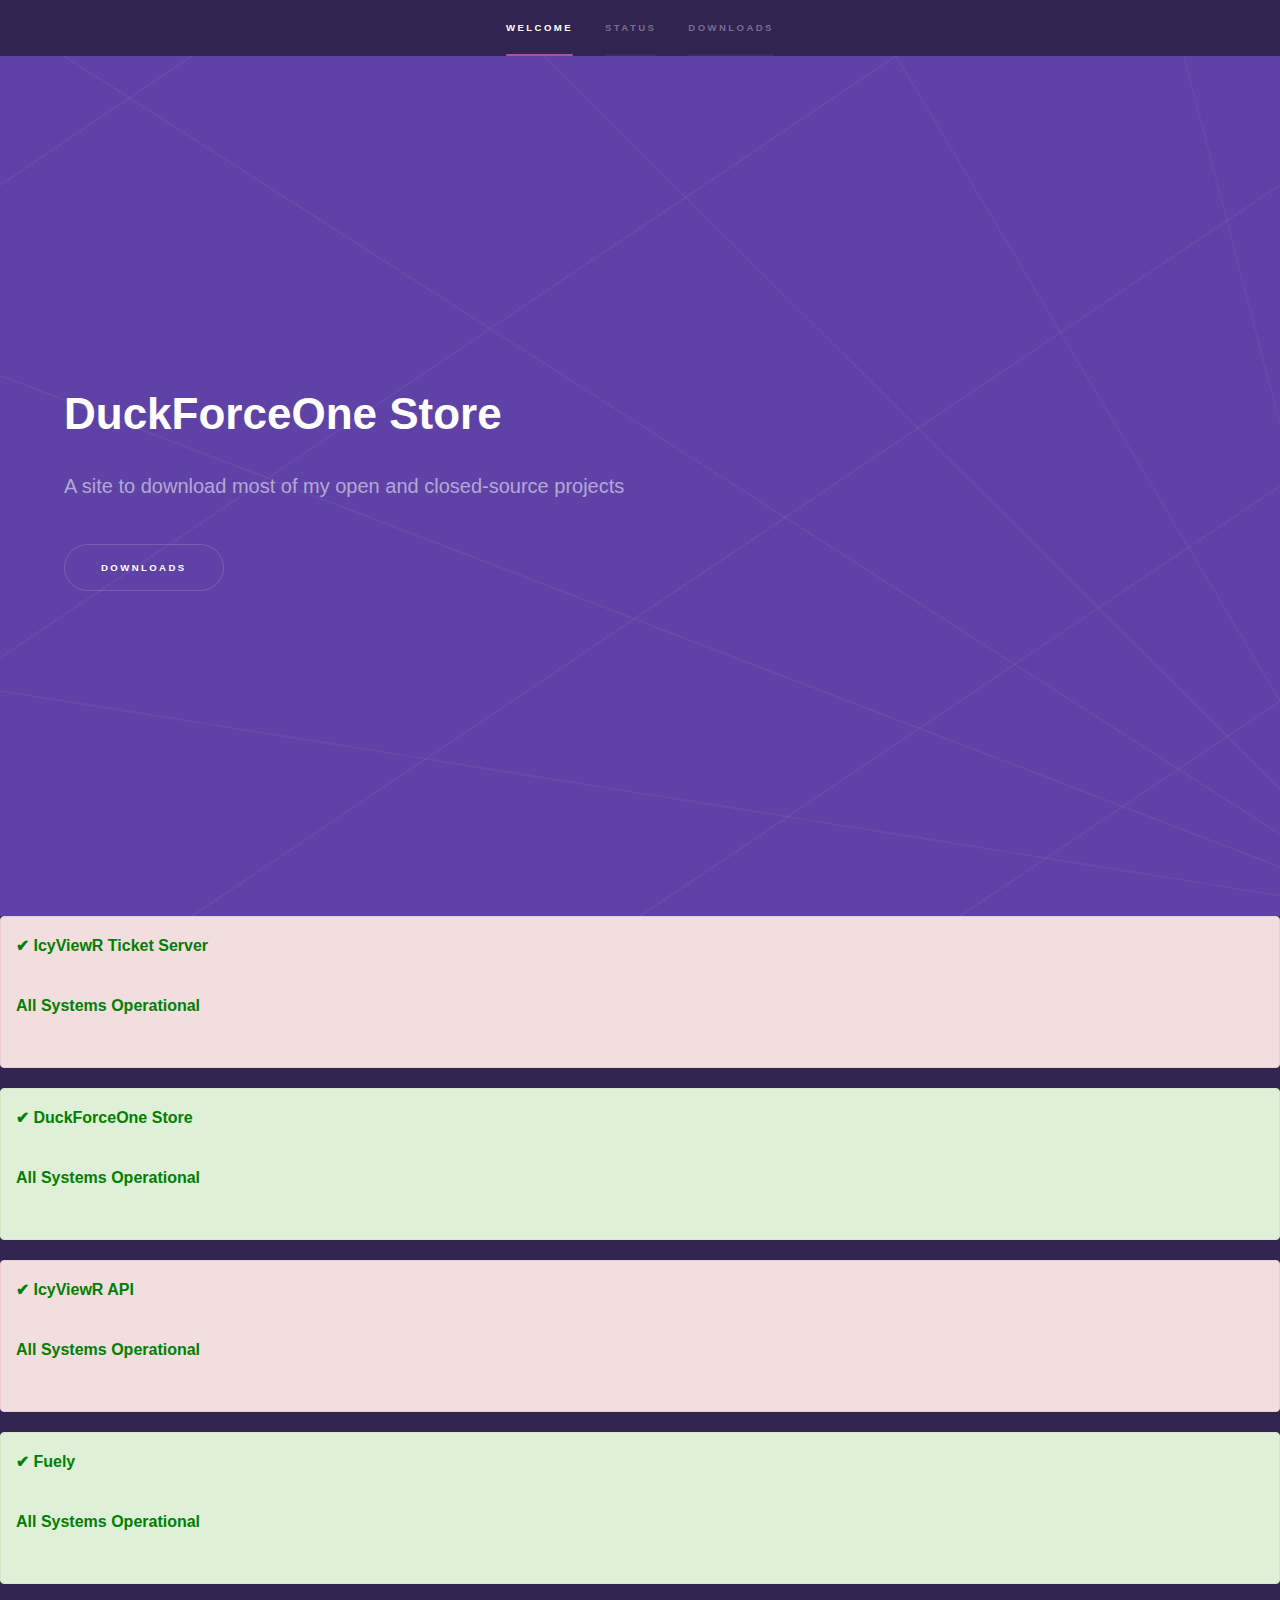
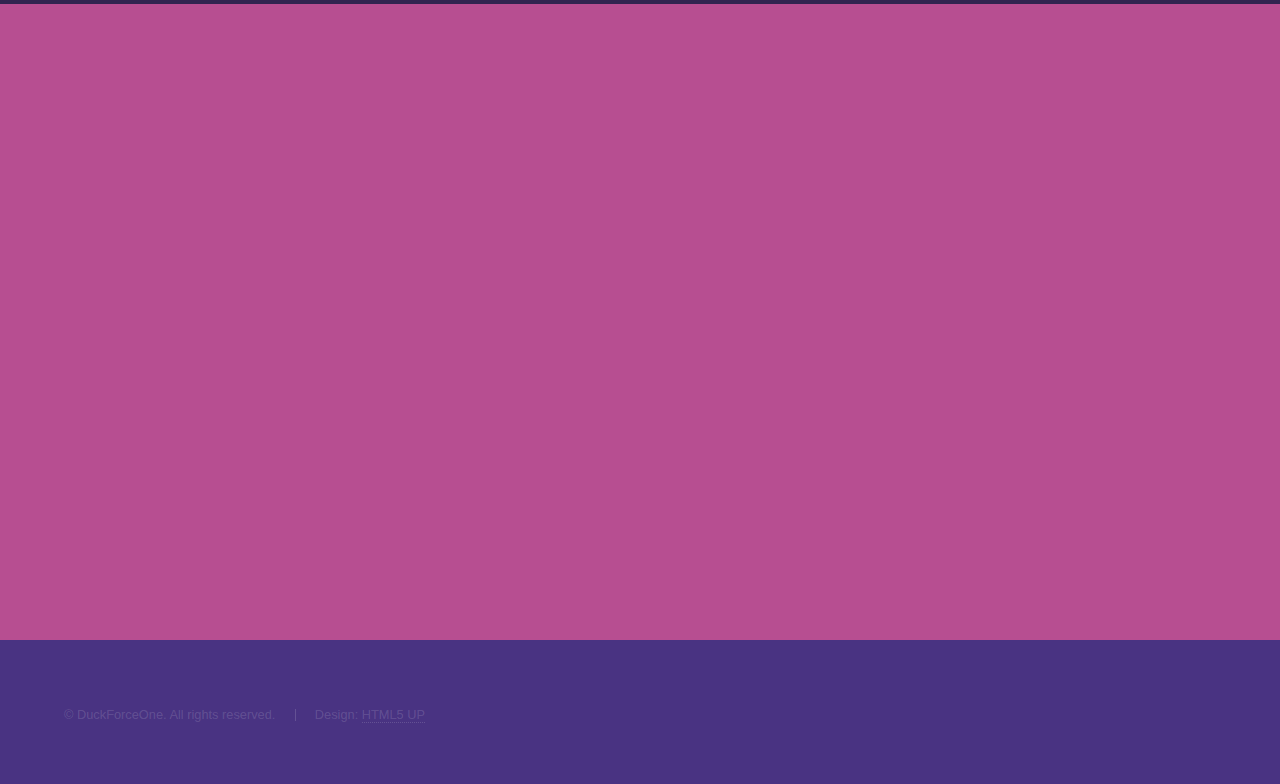
==== index.html @ 5912ceac "Update index.html" ====
<!DOCTYPE HTML>
<!--
	Hyperspace by HTML5 UP
	html5up.net | @ajlkn
	Free for personal and commercial use under the CCA 3.0 license (html5up.net/license)
-->
<html>
	<style>
	.opacityPulse-css {
    animation: opacityPulse 2s ease-out;
    animation-iteration-count: infinite; 
    opacity: 1;
}
	</style>
	<head>
		<title>DuckForceOneStore</title>
		<meta charset="utf-8" />
		<meta name="viewport" content="width=device-width, initial-scale=1, user-scalable=no" />
		<link rel="stylesheet" href="https://maxcdn.bootstrapcdn.com/bootstrap/3.4.0/css/bootstrap.min.css">
			<link rel="stylesheet" href="https://tilomitra.github.io/infinite/infinite.css">
		<link rel="stylesheet" href="assets/css/main.css" />
		<link rel="stylesheet" href="assets/css/oogabooga.css" />
		<noscript><link rel="stylesheet" href="assets/css/noscript.css" /></noscript>

	</head>
	<body class="is-preload">

		<!-- Sidebar -->
			<section id="sidebar">
				<div class="inner">
					<nav>
						<ul>
							<li><a href="#intro">Welcome</a></li>
							<li><a href="#status">Status</a></li>
							<li><a href="#two">Downloads</a></li>
							
						</ul>
					</nav>
				</div>
			</section>

		<!-- Wrapper -->
			<div id="wrapper">

				<!-- Intro -->
					<section id="intro" class="wrapper style1 fullscreen fade-up">
						<div class="inner">
							<h1>DuckForceOne Store</h1>
							<p>A site to download most of my open and closed-source projects </p>
							<ul class="actions">
								<li><a href="#two" class="button scrolly">Downloads</a></li>
							</ul>
						</div>
					</section>
<!-- One -->
					<section id="status" class=" ">
						<section>
<div class=""  style="">
	<div style="" id="infobox" class="alert alert-danger"><b><p style="color: green;" id="first">&#10004; IcyViewR Ticket Server</p></b><b><p id="description" class="opacityPulse-css" style="color: green;">All Systems Operational</p></b><p> </p></div>
	 	<div style="" id="infobox2" class="alert alert-success"><b><p style="color: green;" id="first2">&#10004; DuckForceOne Store</p></b><b><p id="description2" class="opacityPulse-css" style="color: green;">All Systems Operational</p></b></div>
      			<div style="" id="infobox3" class="alert alert-danger"><b><p style="color: green;" id="first3">&#10004; IcyViewR API</p></b><b><p id="description3" class="opacityPulse-css" style="color: green;">All Systems Operational</p></b><p> </p></div>
						<div style="" id="infobox4" class="alert alert-success"><b><p style="color: green;" id="first4">&#10004; Fuely</p></b><b><p id="description4" class="opacityPulse-css" style="color: green;">All Systems Operational</p></b></div>
						</div>								
							
						</section>
					</section>
				
				<!-- Two -->
					<section id="two" class="wrapper style3 fade-up">
						<div class="inner">
							<h2>Downloads</h2>
							<p>Download everything here :)</p>
							<div class="features">
								<section>
									<span class="icon major fa-download"></span>
									<h3>Fuely</h3>
									<p>Fuely is an app to check current Fuel prices in Real-Time</p>
									<a href="https://github.com/Patricks-Corner/ideal-meme/blob/master/files/Fuely.apk?raw=true" class="button scrolly">Download Fuely</a>
									<br>
									<a href="https://downloads.horizon.projects.duckforceone.gq/fly20" target="_blank" class="button scrolly">Fuely Online</a>
									<br>
									<a href="#" class="button scrolly">License: Proprietary</a>
								</section>
								<section>
									<span class="icon major fa-download"></span>
									<h3>IcyViewR</h3>
									<p>IcyViewR is a fully configured Electron media center</p>
									<a href="https://github.com/floprock/IcyViewR/releases/latest" class="button scrolly">Download IcyViewR</a>
									<br>
									<a href="#" class="button scrolly">License: Open-Source</a>
								</section>
							</div>
							<ul class="actions">
								<li><a href="generic.html" class="button">Learn more</a></li>
							</ul>
						</div>
					</section>

		<!-- Footer -->
			<footer id="footer" class="wrapper style1-alt">
				<div class="inner">
					<ul class="menu">
						<li>&copy; DuckForceOne. All rights reserved.</li><li>Design: <a href="http://html5up.net">HTML5 UP</a></li>
					</ul>
				</div>
			</footer>

		<!-- Scripts -->
			<script src="assets/js/jquery.min.js"></script>
			<script src="assets/js/jquery.scrollex.min.js"></script>
			<script src="assets/js/jquery.scrolly.min.js"></script>
			<script src="assets/js/browser.min.js"></script>
			<script src="assets/js/breakpoints.min.js"></script>
			<script src="assets/js/util.js"></script>
			<script src="assets/js/main.js"></script>
			<script src="https://code.jquery.com/jquery-3.4.1.min.js" integrity="sha256-CSXorXvZcTkaix6Yvo6HppcZGetbYMGWSFlBw8HfCJo=" crossorigin="anonymous"></script>
			
			<script src="https://maxcdn.bootstrapcdn.com/bootstrap/3.4.0/js/bootstrap.min.js"></script>
<script type="text/javascript">
	/*
	var alert = "https://status.squidly.gq/api/status.php";
		$.getJSON(alert, function(data) {
			var desc;
			var servercall;
			var title;

        if ( data[0].status == 0 ) {
            $('#description').html("Major Outage");
          
            $('#first').html("&#9888; "+data[0].name);
        } 
        else if (data[0].status == 1) {
            $('#description').html("Minor Outage");
           
            $('#first').html("&#9888; "+data[0].name);
        }
        else if ( data[0].status == 2 ) {
            $('#description').html("Planned Maintenance");
            
            $('#first').html("&#9888; "+data[0].name);
        }
        else {
            $('#description').html("All Services Operational");
            $('#first').html("&#10004; "+data[0].name);
        }


                  if ( data[1].status == 0 ) {
            $('#descriptio2').html("Major Outage");

            $('#firs2').html("&#9888; "+data[1].name);
        } 
        else if (data[1].status == 1) {
            $('#description2').html("Minor Outage");

            $('#first2').html("&#9888; "+data[1].name);
        }
        else if ( data[1].status == 2 ) {
            $('#description2').html("Planned Maintenance");

            $('#first2').html("&#9888; "+data[1].name);
        }
        else {
            $('#description2').html("All Services Operational");

            $('#first2').html("&#10004; "+data[1].name);
        }


        if ( data[2].status == 0 ) {
            $('#description3').html("Major Outage");

            $('#first3').html("&#9888; "+data[2].name);
        } 
        else if (data[2].status == 1) {
            $('#description3').html("Minor Outage");

            $('#first3').html("&#9888; "+data[2].name);
        }
        else if ( data[2].status == 2 ) {
            $('#description3').html("Planned Maintenance");

            $('#first3').html("&#9888; "+data[2].name);
        }
        else {
            $('#description3').html("All Services Operational");

            $('#first3').html("&#10004; "+data[2].name);
        }
        		

        if ( data[3].status == 0 ) {
            $('#description4').html("Major Outage");

            $('#first4').html("&#9888; "+data[3].name);
        } 
        else if (data[3].status == 1) {
            $('#description4').html("Minor Outage");

            $('#first4').html("&#9888; "+data[3].name);
        }
        else if ( data[3].status == 2 ) {
            $('#description4').html("Planned Maintenance");

            $('#first4').html("&#9888; "+data[3].name);
        }
        else {
            $('#description4').html("All Services Operational");
           // $('#infobox4').attr('class','alert alert-success pulse');
            $('#first4').html("&#10004; "+data[3].name);
        }

		});
	
	*/
</script>
	</body>
</html>
---- assets/css/main.css ----
@import url(font-awesome.min.css);

/*
	Hyperspace by HTML5 UP
	html5up.net | @ajlkn
	Free for personal and commercial use under the CCA 3.0 license (html5up.net/license)
*/

html, body, div, span, applet, object,
iframe, h1, h2, h3, h4, h5, h6, p, blockquote,
pre, a, abbr, acronym, address, big, cite,
code, del, dfn, em, img, ins, kbd, q, s, samp,
small, strike, strong, sub, sup, tt, var, b,
u, i, center, dl, dt, dd, ol, ul, li, fieldset,
form, label, legend, table, caption, tbody,
tfoot, thead, tr, th, td, article, aside,
canvas, details, embed, figure, figcaption,
footer, header, hgroup, menu, nav, output, ruby,
section, summary, time, mark, audio, video {
	margin: 0;
	padding: 0;
	border: 0;
	font-size: 100%;
	font: inherit;
	vertical-align: baseline;}

article, aside, details, figcaption, figure,
footer, header, hgroup, menu, nav, section {
	display: block;}

body {
	line-height: 1;
}

ol, ul {
	list-style: none;
}

blockquote, q {
	quotes: none;
}

	blockquote:before, blockquote:after, q:before, q:after {
		content: '';
		content: none;
	}

table {
	border-collapse: collapse;
	border-spacing: 0;
}

body {
	-webkit-text-size-adjust: none;
}

mark {
	background-color: transparent;
	color: inherit;
}

input::-moz-focus-inner {
	border: 0;
	padding: 0;
}

input, select, textarea {
	-moz-appearance: none;
	-webkit-appearance: none;
	-ms-appearance: none;
	appearance: none;
}

/* Basic */

	@-ms-viewport {
		width: device-width;
	}

	body {
		-ms-overflow-style: scrollbar;
	}

	@media screen and (max-width: 480px) {

		html, body {
			min-width: 320px;
		}

	}

	html {
		box-sizing: border-box;
	}

	*, *:before, *:after {
		box-sizing: inherit;
	}

	body {
		background: #312450;
	}

		body.is-preload *, body.is-preload *:before, body.is-preload *:after {
			-moz-animation: none !important;
			-webkit-animation: none !important;
			-ms-animation: none !important;
			animation: none !important;
			-moz-transition: none !important;
			-webkit-transition: none !important;
			-ms-transition: none !important;
			transition: none !important;
		}

/* Type */

	body, input, select, textarea {
		color: rgba(255, 255, 255, 0.55);
		font-family: Arial, Helvetica, sans-serif;
		font-size: 16.5pt;
		font-weight: normal;
		line-height: 1.75;
	}

		@media screen and (max-width: 1680px) {

			body, input, select, textarea {
				font-size: 13pt;
			}

		}

		@media screen and (max-width: 1280px) {

			body, input, select, textarea {
				font-size: 12pt;
			}

		}

		@media screen and (max-width: 360px) {

			body, input, select, textarea {
				font-size: 11pt;
			}

		}

	a {
		-moz-transition: color 0.2s ease, border-bottom-color 0.2s ease;
		-webkit-transition: color 0.2s ease, border-bottom-color 0.2s ease;
		-ms-transition: color 0.2s ease, border-bottom-color 0.2s ease;
		transition: color 0.2s ease, border-bottom-color 0.2s ease;
		border-bottom: dotted 1px rgba(255, 255, 255, 0.35);
		color: inherit;
		text-decoration: none;
	}

		a:hover {
			border-bottom-color: transparent;
			color: #ffffff;
		}

	strong, b {
		color: #ffffff;
		font-weight: bold;
	}

	em, i {
		font-style: italic;
	}

	p {
		margin: 0 0 2em 0;
	}

	h1, h2, h3, h4, h5, h6 {
		color: #ffffff;
		font-weight: bold;
		line-height: 1.5;
		margin: 0 0 0.5em 0;
	}

		h1 a, h2 a, h3 a, h4 a, h5 a, h6 a {
			color: inherit;
			text-decoration: none;
		}

	h1 {
		font-size: 2.75em;
	}

		h1.major {
			margin: 0 0 1.3em 0;
			position: relative;
			padding-bottom: 0.35em;
		}

			h1.major:after {
				background-image: -moz-linear-gradient(to right, #5e42a6, #b74e91);
				background-image: -webkit-linear-gradient(to right, #5e42a6, #b74e91);
				background-image: -ms-linear-gradient(to right, #5e42a6, #b74e91);
				background-image: linear-gradient(to right, #5e42a6, #b74e91);
				-moz-transition: max-width 0.2s ease;
				-webkit-transition: max-width 0.2s ease;
				-ms-transition: max-width 0.2s ease;
				transition: max-width 0.2s ease;
				border-radius: 0.2em;
				bottom: 0;
				content: '';
				height: 0.05em;
				position: absolute;
				right: 0;
				width: 100%;
			}

	h2 {
		font-size: 1.75em;
	}

	h3 {
		font-size: 1.1em;
	}

	h4 {
		font-size: 1em;
	}

	h5 {
		font-size: 0.8em;
	}

	h6 {
		font-size: 0.6em;
	}

	@media screen and (max-width: 736px) {

		h1 {
			font-size: 2em;
		}

		h2 {
			font-size: 1.25em;
		}

		h3 {
			font-size: 1em;
		}

		h4 {
			font-size: 0.8em;
		}

		h5 {
			font-size: 0.6em;
		}

		h6 {
			font-size: 0.6em;
		}

	}

	sub {
		font-size: 0.8em;
		position: relative;
		top: 0.5em;
	}

	sup {
		font-size: 0.8em;
		position: relative;
		top: -0.5em;
	}

	blockquote {
		border-left: solid 4px rgba(255, 255, 255, 0.15);
		font-style: italic;
		margin: 0 0 2em 0;
		padding: 0.5em 0 0.5em 2em;
	}

	code {
		background: rgba(255, 255, 255, 0.05);
		border-radius: 0.25em;
		border: solid 1px rgba(255, 255, 255, 0.15);
		font-family: "Courier New", monospace;
		font-size: 0.9em;
		margin: 0 0.25em;
		padding: 0.25em 0.65em;
	}

	pre {
		-webkit-overflow-scrolling: touch;
		font-family: "Courier New", monospace;
		font-size: 0.9em;
		margin: 0 0 2em 0;
	}

		pre code {
			display: block;
			line-height: 1.75em;
			padding: 1em 1.5em;
			overflow-x: auto;
		}

	hr {
		border: 0;
		border-bottom: solid 1px rgba(255, 255, 255, 0.15);
		margin: 2em 0;
	}

		hr.major {
			margin: 3em 0;
		}

	.align-left {
		text-align: left;
	}

	.align-center {
		text-align: center;
	}

	.align-right {
		text-align: right;
	}

/* Row */

	.row {
		display: flex;
		flex-wrap: wrap;
		box-sizing: border-box;
		align-items: stretch;
	}

		.row > * {
			box-sizing: border-box;
		}

		.row.gtr-uniform > * > :last-child {
			margin-bottom: 0;
		}

		.row.aln-left {
			justify-content: flex-start;
		}

		.row.aln-center {
			justify-content: center;
		}

		.row.aln-right {
			justify-content: flex-end;
		}

		.row.aln-top {
			align-items: flex-start;
		}

		.row.aln-middle {
			align-items: center;
		}

		.row.aln-bottom {
			align-items: flex-end;
		}

		.row > .imp {
			order: -1;
		}

		.row > .col-1 {
			width: 8.3333333333%;
		}

		.row > .off-1 {
			margin-left: 8.3333333333%;
		}

		.row > .col-2 {
			width: 16.6666666667%;
		}

		.row > .off-2 {
			margin-left: 16.6666666667%;
		}

		.row > .col-3 {
			width: 25%;
		}

		.row > .off-3 {
			margin-left: 25%;
		}

		.row > .col-4 {
			width: 33.3333333333%;
		}

		.row > .off-4 {
			margin-left: 33.3333333333%;
		}

		.row > .col-5 {
			width: 41.6666666667%;
		}

		.row > .off-5 {
			margin-left: 41.6666666667%;
		}

		.row > .col-6 {
			width: 50%;
		}

		.row > .off-6 {
			margin-left: 50%;
		}

		.row > .col-7 {
			width: 58.3333333333%;
		}

		.row > .off-7 {
			margin-left: 58.3333333333%;
		}

		.row > .col-8 {
			width: 66.6666666667%;
		}

		.row > .off-8 {
			margin-left: 66.6666666667%;
		}

		.row > .col-9 {
			width: 75%;
		}

		.row > .off-9 {
			margin-left: 75%;
		}

		.row > .col-10 {
			width: 83.3333333333%;
		}

		.row > .off-10 {
			margin-left: 83.3333333333%;
		}

		.row > .col-11 {
			width: 91.6666666667%;
		}

		.row > .off-11 {
			margin-left: 91.6666666667%;
		}

		.row > .col-12 {
			width: 100%;
		}

		.row > .off-12 {
			margin-left: 100%;
		}

		.row.gtr-0 {
			margin-top: 0;
			margin-left: 0em;
		}

			.row.gtr-0 > * {
				padding: 0 0 0 0em;
			}

			.row.gtr-0.gtr-uniform {
				margin-top: 0em;
			}

				.row.gtr-0.gtr-uniform > * {
					padding-top: 0em;
				}

		.row.gtr-25 {
			margin-top: 0;
			margin-left: -0.375em;
		}

			.row.gtr-25 > * {
				padding: 0 0 0 0.375em;
			}

			.row.gtr-25.gtr-uniform {
				margin-top: -0.375em;
			}

				.row.gtr-25.gtr-uniform > * {
					padding-top: 0.375em;
				}

		.row.gtr-50 {
			margin-top: 0;
			margin-left: -0.75em;
		}

			.row.gtr-50 > * {
				padding: 0 0 0 0.75em;
			}

			.row.gtr-50.gtr-uniform {
				margin-top: -0.75em;
			}

				.row.gtr-50.gtr-uniform > * {
					padding-top: 0.75em;
				}

		.row {
			margin-top: 0;
			margin-left: -1.5em;
		}

			.row > * {
				padding: 0 0 0 1.5em;
			}

			.row.gtr-uniform {
				margin-top: -1.5em;
			}

				.row.gtr-uniform > * {
					padding-top: 1.5em;
				}

		.row.gtr-150 {
			margin-top: 0;
			margin-left: -2.25em;
		}

			.row.gtr-150 > * {
				padding: 0 0 0 2.25em;
			}

			.row.gtr-150.gtr-uniform {
				margin-top: -2.25em;
			}

				.row.gtr-150.gtr-uniform > * {
					padding-top: 2.25em;
				}

		.row.gtr-200 {
			margin-top: 0;
			margin-left: -3em;
		}

			.row.gtr-200 > * {
				padding: 0 0 0 3em;
			}

			.row.gtr-200.gtr-uniform {
				margin-top: -3em;
			}

				.row.gtr-200.gtr-uniform > * {
					padding-top: 3em;
				}

		@media screen and (max-width: 1680px) {

			.row {
				display: flex;
				flex-wrap: wrap;
				box-sizing: border-box;
				align-items: stretch;
			}

				.row > * {
					box-sizing: border-box;
				}

				.row.gtr-uniform > * > :last-child {
					margin-bottom: 0;
				}

				.row.aln-left {
					justify-content: flex-start;
				}

				.row.aln-center {
					justify-content: center;
				}

				.row.aln-right {
					justify-content: flex-end;
				}

				.row.aln-top {
					align-items: flex-start;
				}

				.row.aln-middle {
					align-items: center;
				}

				.row.aln-bottom {
					align-items: flex-end;
				}

				.row > .imp-xlarge {
					order: -1;
				}

				.row > .col-1-xlarge {
					width: 8.3333333333%;
				}

				.row > .off-1-xlarge {
					margin-left: 8.3333333333%;
				}

				.row > .col-2-xlarge {
					width: 16.6666666667%;
				}

				.row > .off-2-xlarge {
					margin-left: 16.6666666667%;
				}

				.row > .col-3-xlarge {
					width: 25%;
				}

				.row > .off-3-xlarge {
					margin-left: 25%;
				}

				.row > .col-4-xlarge {
					width: 33.3333333333%;
				}

				.row > .off-4-xlarge {
					margin-left: 33.3333333333%;
				}

				.row > .col-5-xlarge {
					width: 41.6666666667%;
				}

				.row > .off-5-xlarge {
					margin-left: 41.6666666667%;
				}

				.row > .col-6-xlarge {
					width: 50%;
				}

				.row > .off-6-xlarge {
					margin-left: 50%;
				}

				.row > .col-7-xlarge {
					width: 58.3333333333%;
				}

				.row > .off-7-xlarge {
					margin-left: 58.3333333333%;
				}

				.row > .col-8-xlarge {
					width: 66.6666666667%;
				}

				.row > .off-8-xlarge {
					margin-left: 66.6666666667%;
				}

				.row > .col-9-xlarge {
					width: 75%;
				}

				.row > .off-9-xlarge {
					margin-left: 75%;
				}

				.row > .col-10-xlarge {
					width: 83.3333333333%;
				}

				.row > .off-10-xlarge {
					margin-left: 83.3333333333%;
				}

				.row > .col-11-xlarge {
					width: 91.6666666667%;
				}

				.row > .off-11-xlarge {
					margin-left: 91.6666666667%;
				}

				.row > .col-12-xlarge {
					width: 100%;
				}

				.row > .off-12-xlarge {
					margin-left: 100%;
				}

				.row.gtr-0 {
					margin-top: 0;
					margin-left: 0em;
				}

					.row.gtr-0 > * {
						padding: 0 0 0 0em;
					}

					.row.gtr-0.gtr-uniform {
						margin-top: 0em;
					}

						.row.gtr-0.gtr-uniform > * {
							padding-top: 0em;
						}

				.row.gtr-25 {
					margin-top: 0;
					margin-left: -0.375em;
				}

					.row.gtr-25 > * {
						padding: 0 0 0 0.375em;
					}

					.row.gtr-25.gtr-uniform {
						margin-top: -0.375em;
					}

						.row.gtr-25.gtr-uniform > * {
							padding-top: 0.375em;
						}

				.row.gtr-50 {
					margin-top: 0;
					margin-left: -0.75em;
				}

					.row.gtr-50 > * {
						padding: 0 0 0 0.75em;
					}

					.row.gtr-50.gtr-uniform {
						margin-top: -0.75em;
					}

						.row.gtr-50.gtr-uniform > * {
							padding-top: 0.75em;
						}

				.row {
					margin-top: 0;
					margin-left: -1.5em;
				}

					.row > * {
						padding: 0 0 0 1.5em;
					}

					.row.gtr-uniform {
						margin-top: -1.5em;
					}

						.row.gtr-uniform > * {
							padding-top: 1.5em;
						}

				.row.gtr-150 {
					margin-top: 0;
					margin-left: -2.25em;
				}

					.row.gtr-150 > * {
						padding: 0 0 0 2.25em;
					}

					.row.gtr-150.gtr-uniform {
						margin-top: -2.25em;
					}

						.row.gtr-150.gtr-uniform > * {
							padding-top: 2.25em;
						}

				.row.gtr-200 {
					margin-top: 0;
					margin-left: -3em;
				}

					.row.gtr-200 > * {
						padding: 0 0 0 3em;
					}

					.row.gtr-200.gtr-uniform {
						margin-top: -3em;
					}

						.row.gtr-200.gtr-uniform > * {
							padding-top: 3em;
						}

		}

		@media screen and (max-width: 1280px) {

			.row {
				display: flex;
				flex-wrap: wrap;
				box-sizing: border-box;
				align-items: stretch;
			}

				.row > * {
					box-sizing: border-box;
				}

				.row.gtr-uniform > * > :last-child {
					margin-bottom: 0;
				}

				.row.aln-left {
					justify-content: flex-start;
				}

				.row.aln-center {
					justify-content: center;
				}

				.row.aln-right {
					justify-content: flex-end;
				}

				.row.aln-top {
					align-items: flex-start;
				}

				.row.aln-middle {
					align-items: center;
				}

				.row.aln-bottom {
					align-items: flex-end;
				}

				.row > .imp-large {
					order: -1;
				}

				.row > .col-1-large {
					width: 8.3333333333%;
				}

				.row > .off-1-large {
					margin-left: 8.3333333333%;
				}

				.row > .col-2-large {
					width: 16.6666666667%;
				}

				.row > .off-2-large {
					margin-left: 16.6666666667%;
				}

				.row > .col-3-large {
					width: 25%;
				}

				.row > .off-3-large {
					margin-left: 25%;
				}

				.row > .col-4-large {
					width: 33.3333333333%;
				}

				.row > .off-4-large {
					margin-left: 33.3333333333%;
				}

				.row > .col-5-large {
					width: 41.6666666667%;
				}

				.row > .off-5-large {
					margin-left: 41.6666666667%;
				}

				.row > .col-6-large {
					width: 50%;
				}

				.row > .off-6-large {
					margin-left: 50%;
				}

				.row > .col-7-large {
					width: 58.3333333333%;
				}

				.row > .off-7-large {
					margin-left: 58.3333333333%;
				}

				.row > .col-8-large {
					width: 66.6666666667%;
				}

				.row > .off-8-large {
					margin-left: 66.6666666667%;
				}

				.row > .col-9-large {
					width: 75%;
				}

				.row > .off-9-large {
					margin-left: 75%;
				}

				.row > .col-10-large {
					width: 83.3333333333%;
				}

				.row > .off-10-large {
					margin-left: 83.3333333333%;
				}

				.row > .col-11-large {
					width: 91.6666666667%;
				}

				.row > .off-11-large {
					margin-left: 91.6666666667%;
				}

				.row > .col-12-large {
					width: 100%;
				}

				.row > .off-12-large {
					margin-left: 100%;
				}

				.row.gtr-0 {
					margin-top: 0;
					margin-left: 0em;
				}

					.row.gtr-0 > * {
						padding: 0 0 0 0em;
					}

					.row.gtr-0.gtr-uniform {
						margin-top: 0em;
					}

						.row.gtr-0.gtr-uniform > * {
							padding-top: 0em;
						}

				.row.gtr-25 {
					margin-top: 0;
					margin-left: -0.375em;
				}

					.row.gtr-25 > * {
						padding: 0 0 0 0.375em;
					}

					.row.gtr-25.gtr-uniform {
						margin-top: -0.375em;
					}

						.row.gtr-25.gtr-uniform > * {
							padding-top: 0.375em;
						}

				.row.gtr-50 {
					margin-top: 0;
					margin-left: -0.75em;
				}

					.row.gtr-50 > * {
						padding: 0 0 0 0.75em;
					}

					.row.gtr-50.gtr-uniform {
						margin-top: -0.75em;
					}

						.row.gtr-50.gtr-uniform > * {
							padding-top: 0.75em;
						}

				.row {
					margin-top: 0;
					margin-left: -1.5em;
				}

					.row > * {
						padding: 0 0 0 1.5em;
					}

					.row.gtr-uniform {
						margin-top: -1.5em;
					}

						.row.gtr-uniform > * {
							padding-top: 1.5em;
						}

				.row.gtr-150 {
					margin-top: 0;
					margin-left: -2.25em;
				}

					.row.gtr-150 > * {
						padding: 0 0 0 2.25em;
					}

					.row.gtr-150.gtr-uniform {
						margin-top: -2.25em;
					}

						.row.gtr-150.gtr-uniform > * {
							padding-top: 2.25em;
						}

				.row.gtr-200 {
					margin-top: 0;
					margin-left: -3em;
				}

					.row.gtr-200 > * {
						padding: 0 0 0 3em;
					}

					.row.gtr-200.gtr-uniform {
						margin-top: -3em;
					}

						.row.gtr-200.gtr-uniform > * {
							padding-top: 3em;
						}

		}

		@media screen and (max-width: 980px) {

			.row {
				display: flex;
				flex-wrap: wrap;
				box-sizing: border-box;
				align-items: stretch;
			}

				.row > * {
					box-sizing: border-box;
				}

				.row.gtr-uniform > * > :last-child {
					margin-bottom: 0;
				}

				.row.aln-left {
					justify-content: flex-start;
				}

				.row.aln-center {
					justify-content: center;
				}

				.row.aln-right {
					justify-content: flex-end;
				}

				.row.aln-top {
					align-items: flex-start;
				}

				.row.aln-middle {
					align-items: center;
				}

				.row.aln-bottom {
					align-items: flex-end;
				}

				.row > .imp-medium {
					order: -1;
				}

				.row > .col-1-medium {
					width: 8.3333333333%;
				}

				.row > .off-1-medium {
					margin-left: 8.3333333333%;
				}

				.row > .col-2-medium {
					width: 16.6666666667%;
				}

				.row > .off-2-medium {
					margin-left: 16.6666666667%;
				}

				.row > .col-3-medium {
					width: 25%;
				}

				.row > .off-3-medium {
					margin-left: 25%;
				}

				.row > .col-4-medium {
					width: 33.3333333333%;
				}

				.row > .off-4-medium {
					margin-left: 33.3333333333%;
				}

				.row > .col-5-medium {
					width: 41.6666666667%;
				}

				.row > .off-5-medium {
					margin-left: 41.6666666667%;
				}

				.row > .col-6-medium {
					width: 50%;
				}

				.row > .off-6-medium {
					margin-left: 50%;
				}

				.row > .col-7-medium {
					width: 58.3333333333%;
				}

				.row > .off-7-medium {
					margin-left: 58.3333333333%;
				}

				.row > .col-8-medium {
					width: 66.6666666667%;
				}

				.row > .off-8-medium {
					margin-left: 66.6666666667%;
				}

				.row > .col-9-medium {
					width: 75%;
				}

				.row > .off-9-medium {
					margin-left: 75%;
				}

				.row > .col-10-medium {
					width: 83.3333333333%;
				}

				.row > .off-10-medium {
					margin-left: 83.3333333333%;
				}

				.row > .col-11-medium {
					width: 91.6666666667%;
				}

				.row > .off-11-medium {
					margin-left: 91.6666666667%;
				}

				.row > .col-12-medium {
					width: 100%;
				}

				.row > .off-12-medium {
					margin-left: 100%;
				}

				.row.gtr-0 {
					margin-top: 0;
					margin-left: 0em;
				}

					.row.gtr-0 > * {
						padding: 0 0 0 0em;
					}

					.row.gtr-0.gtr-uniform {
						margin-top: 0em;
					}

						.row.gtr-0.gtr-uniform > * {
							padding-top: 0em;
						}

				.row.gtr-25 {
					margin-top: 0;
					margin-left: -0.375em;
				}

					.row.gtr-25 > * {
						padding: 0 0 0 0.375em;
					}

					.row.gtr-25.gtr-uniform {
						margin-top: -0.375em;
					}

						.row.gtr-25.gtr-uniform > * {
							padding-top: 0.375em;
						}

				.row.gtr-50 {
					margin-top: 0;
					margin-left: -0.75em;
				}

					.row.gtr-50 > * {
						padding: 0 0 0 0.75em;
					}

					.row.gtr-50.gtr-uniform {
						margin-top: -0.75em;
					}

						.row.gtr-50.gtr-uniform > * {
							padding-top: 0.75em;
						}

				.row {
					margin-top: 0;
					margin-left: -1.5em;
				}

					.row > * {
						padding: 0 0 0 1.5em;
					}

					.row.gtr-uniform {
						margin-top: -1.5em;
					}

						.row.gtr-uniform > * {
							padding-top: 1.5em;
						}

				.row.gtr-150 {
					margin-top: 0;
					margin-left: -2.25em;
				}

					.row.gtr-150 > * {
						padding: 0 0 0 2.25em;
					}

					.row.gtr-150.gtr-uniform {
						margin-top: -2.25em;
					}

						.row.gtr-150.gtr-uniform > * {
							padding-top: 2.25em;
						}

				.row.gtr-200 {
					margin-top: 0;
					margin-left: -3em;
				}

					.row.gtr-200 > * {
						padding: 0 0 0 3em;
					}

					.row.gtr-200.gtr-uniform {
						margin-top: -3em;
					}

						.row.gtr-200.gtr-uniform > * {
							padding-top: 3em;
						}

		}

		@media screen and (max-width: 736px) {

			.row {
				display: flex;
				flex-wrap: wrap;
				box-sizing: border-box;
				align-items: stretch;
			}

				.row > * {
					box-sizing: border-box;
				}

				.row.gtr-uniform > * > :last-child {
					margin-bottom: 0;
				}

				.row.aln-left {
					justify-content: flex-start;
				}

				.row.aln-center {
					justify-content: center;
				}

				.row.aln-right {
					justify-content: flex-end;
				}

				.row.aln-top {
					align-items: flex-start;
				}

				.row.aln-middle {
					align-items: center;
				}

				.row.aln-bottom {
					align-items: flex-end;
				}

				.row > .imp-small {
					order: -1;
				}

				.row > .col-1-small {
					width: 8.3333333333%;
				}

				.row > .off-1-small {
					margin-left: 8.3333333333%;
				}

				.row > .col-2-small {
					width: 16.6666666667%;
				}

				.row > .off-2-small {
					margin-left: 16.6666666667%;
				}

				.row > .col-3-small {
					width: 25%;
				}

				.row > .off-3-small {
					margin-left: 25%;
				}

				.row > .col-4-small {
					width: 33.3333333333%;
				}

				.row > .off-4-small {
					margin-left: 33.3333333333%;
				}

				.row > .col-5-small {
					width: 41.6666666667%;
				}

				.row > .off-5-small {
					margin-left: 41.6666666667%;
				}

				.row > .col-6-small {
					width: 50%;
				}

				.row > .off-6-small {
					margin-left: 50%;
				}

				.row > .col-7-small {
					width: 58.3333333333%;
				}

				.row > .off-7-small {
					margin-left: 58.3333333333%;
				}

				.row > .col-8-small {
					width: 66.6666666667%;
				}

				.row > .off-8-small {
					margin-left: 66.6666666667%;
				}

				.row > .col-9-small {
					width: 75%;
				}

				.row > .off-9-small {
					margin-left: 75%;
				}

				.row > .col-10-small {
					width: 83.3333333333%;
				}

				.row > .off-10-small {
					margin-left: 83.3333333333%;
				}

				.row > .col-11-small {
					width: 91.6666666667%;
				}

				.row > .off-11-small {
					margin-left: 91.6666666667%;
				}

				.row > .col-12-small {
					width: 100%;
				}

				.row > .off-12-small {
					margin-left: 100%;
				}

				.row.gtr-0 {
					margin-top: 0;
					margin-left: 0em;
				}

					.row.gtr-0 > * {
						padding: 0 0 0 0em;
					}

					.row.gtr-0.gtr-uniform {
						margin-top: 0em;
					}

						.row.gtr-0.gtr-uniform > * {
							padding-top: 0em;
						}

				.row.gtr-25 {
					margin-top: 0;
					margin-left: -0.375em;
				}

					.row.gtr-25 > * {
						padding: 0 0 0 0.375em;
					}

					.row.gtr-25.gtr-uniform {
						margin-top: -0.375em;
					}

						.row.gtr-25.gtr-uniform > * {
							padding-top: 0.375em;
						}

				.row.gtr-50 {
					margin-top: 0;
					margin-left: -0.75em;
				}

					.row.gtr-50 > * {
						padding: 0 0 0 0.75em;
					}

					.row.gtr-50.gtr-uniform {
						margin-top: -0.75em;
					}

						.row.gtr-50.gtr-uniform > * {
							padding-top: 0.75em;
						}

				.row {
					margin-top: 0;
					margin-left: -1.5em;
				}

					.row > * {
						padding: 0 0 0 1.5em;
					}

					.row.gtr-uniform {
						margin-top: -1.5em;
					}

						.row.gtr-uniform > * {
							padding-top: 1.5em;
						}

				.row.gtr-150 {
					margin-top: 0;
					margin-left: -2.25em;
				}

					.row.gtr-150 > * {
						padding: 0 0 0 2.25em;
					}

					.row.gtr-150.gtr-uniform {
						margin-top: -2.25em;
					}

						.row.gtr-150.gtr-uniform > * {
							padding-top: 2.25em;
						}

				.row.gtr-200 {
					margin-top: 0;
					margin-left: -3em;
				}

					.row.gtr-200 > * {
						padding: 0 0 0 3em;
					}

					.row.gtr-200.gtr-uniform {
						margin-top: -3em;
					}

						.row.gtr-200.gtr-uniform > * {
							padding-top: 3em;
						}

		}

		@media screen and (max-width: 480px) {

			.row {
				display: flex;
				flex-wrap: wrap;
				box-sizing: border-box;
				align-items: stretch;
			}

				.row > * {
					box-sizing: border-box;
				}

				.row.gtr-uniform > * > :last-child {
					margin-bottom: 0;
				}

				.row.aln-left {
					justify-content: flex-start;
				}

				.row.aln-center {
					justify-content: center;
				}

				.row.aln-right {
					justify-content: flex-end;
				}

				.row.aln-top {
					align-items: flex-start;
				}

				.row.aln-middle {
					align-items: center;
				}

				.row.aln-bottom {
					align-items: flex-end;
				}

				.row > .imp-xsmall {
					order: -1;
				}

				.row > .col-1-xsmall {
					width: 8.3333333333%;
				}

				.row > .off-1-xsmall {
					margin-left: 8.3333333333%;
				}

				.row > .col-2-xsmall {
					width: 16.6666666667%;
				}

				.row > .off-2-xsmall {
					margin-left: 16.6666666667%;
				}

				.row > .col-3-xsmall {
					width: 25%;
				}

				.row > .off-3-xsmall {
					margin-left: 25%;
				}

				.row > .col-4-xsmall {
					width: 33.3333333333%;
				}

				.row > .off-4-xsmall {
					margin-left: 33.3333333333%;
				}

				.row > .col-5-xsmall {
					width: 41.6666666667%;
				}

				.row > .off-5-xsmall {
					margin-left: 41.6666666667%;
				}

				.row > .col-6-xsmall {
					width: 50%;
				}

				.row > .off-6-xsmall {
					margin-left: 50%;
				}

				.row > .col-7-xsmall {
					width: 58.3333333333%;
				}

				.row > .off-7-xsmall {
					margin-left: 58.3333333333%;
				}

				.row > .col-8-xsmall {
					width: 66.6666666667%;
				}

				.row > .off-8-xsmall {
					margin-left: 66.6666666667%;
				}

				.row > .col-9-xsmall {
					width: 75%;
				}

				.row > .off-9-xsmall {
					margin-left: 75%;
				}

				.row > .col-10-xsmall {
					width: 83.3333333333%;
				}

				.row > .off-10-xsmall {
					margin-left: 83.3333333333%;
				}

				.row > .col-11-xsmall {
					width: 91.6666666667%;
				}

				.row > .off-11-xsmall {
					margin-left: 91.6666666667%;
				}

				.row > .col-12-xsmall {
					width: 100%;
				}

				.row > .off-12-xsmall {
					margin-left: 100%;
				}

				.row.gtr-0 {
					margin-top: 0;
					margin-left: 0em;
				}

					.row.gtr-0 > * {
						padding: 0 0 0 0em;
					}

					.row.gtr-0.gtr-uniform {
						margin-top: 0em;
					}

						.row.gtr-0.gtr-uniform > * {
							padding-top: 0em;
						}

				.row.gtr-25 {
					margin-top: 0;
					margin-left: -0.375em;
				}

					.row.gtr-25 > * {
						padding: 0 0 0 0.375em;
					}

					.row.gtr-25.gtr-uniform {
						margin-top: -0.375em;
					}

						.row.gtr-25.gtr-uniform > * {
							padding-top: 0.375em;
						}

				.row.gtr-50 {
					margin-top: 0;
					margin-left: -0.75em;
				}

					.row.gtr-50 > * {
						padding: 0 0 0 0.75em;
					}

					.row.gtr-50.gtr-uniform {
						margin-top: -0.75em;
					}

						.row.gtr-50.gtr-uniform > * {
							padding-top: 0.75em;
						}

				.row {
					margin-top: 0;
					margin-left: -1.5em;
				}

					.row > * {
						padding: 0 0 0 1.5em;
					}

					.row.gtr-uniform {
						margin-top: -1.5em;
					}

						.row.gtr-uniform > * {
							padding-top: 1.5em;
						}

				.row.gtr-150 {
					margin-top: 0;
					margin-left: -2.25em;
				}

					.row.gtr-150 > * {
						padding: 0 0 0 2.25em;
					}

					.row.gtr-150.gtr-uniform {
						margin-top: -2.25em;
					}

						.row.gtr-150.gtr-uniform > * {
							padding-top: 2.25em;
						}

				.row.gtr-200 {
					margin-top: 0;
					margin-left: -3em;
				}

					.row.gtr-200 > * {
						padding: 0 0 0 3em;
					}

					.row.gtr-200.gtr-uniform {
						margin-top: -3em;
					}

						.row.gtr-200.gtr-uniform > * {
							padding-top: 3em;
						}

		}

/* Box */

	.box {
		border-radius: 0.25em;
		border: solid 1px rgba(255, 255, 255, 0.15);
		margin-bottom: 2em;
		padding: 1.5em;
	}

		.box > :last-child,
		.box > :last-child > :last-child,
		.box > :last-child > :last-child > :last-child {
			margin-bottom: 0;
		}

		.box.alt {
			border: 0;
			border-radius: 0;
			padding: 0;
		}

/* Button */

	input[type="submit"],
	input[type="reset"],
	input[type="button"],
	button,
	.button {
		-moz-appearance: none;
		-webkit-appearance: none;
		-ms-appearance: none;
		appearance: none;
		-moz-transition: border-color 0.2s ease;
		-webkit-transition: border-color 0.2s ease;
		-ms-transition: border-color 0.2s ease;
		transition: border-color 0.2s ease;
		background-color: transparent;
		border: solid 1px !important;
		border-color: rgba(255, 255, 255, 0.15) !important;
		border-radius: 3em;
		color: #ffffff !important;
		cursor: pointer;
		display: inline-block;
		font-size: 0.6em;
		font-weight: bold;
		height: calc(4.75em + 2px);
		letter-spacing: 0.25em;
		line-height: 4.75em;
		outline: 0;
		padding: 0 3.75em;
		position: relative;
		text-align: center;
		text-decoration: none;
		text-transform: uppercase;
		white-space: nowrap;
	}

		input[type="submit"]:after,
		input[type="reset"]:after,
		input[type="button"]:after,
		button:after,
		.button:after {
			-moz-transform: scale(0.25);
			-webkit-transform: scale(0.25);
			-ms-transform: scale(0.25);
			transform: scale(0.25);
			pointer-events: none;
			-moz-transition: opacity 0.2s ease, -moz-transform 0.2s ease;
			-webkit-transition: opacity 0.2s ease, -webkit-transform 0.2s ease;
			-ms-transition: opacity 0.2s ease, -ms-transform 0.2s ease;
			transition: opacity 0.2s ease, transform 0.2s ease;
			background: #ffffff;
			border-radius: 3em;
			content: '';
			height: 100%;
			left: 0;
			opacity: 0;
			position: absolute;
			top: 0;
			width: 100%;
		}

		input[type="submit"].icon:before,
		input[type="reset"].icon:before,
		input[type="button"].icon:before,
		button.icon:before,
		.button.icon:before {
			margin-right: 0.75em;
		}

		input[type="submit"].fit,
		input[type="reset"].fit,
		input[type="button"].fit,
		button.fit,
		.button.fit {
			width: 100%;
		}

		input[type="submit"].small,
		input[type="reset"].small,
		input[type="button"].small,
		button.small,
		.button.small {
			font-size: 0.4em;
		}

		input[type="submit"].large,
		input[type="reset"].large,
		input[type="button"].large,
		button.large,
		.button.large {
			font-size: 0.8em;
		}

		input[type="submit"].primary,
		input[type="reset"].primary,
		input[type="button"].primary,
		button.primary,
		.button.primary {
			background-color: #ffffff;
			color: #312450 !important;
		}

			input[type="submit"].primary:after,
			input[type="reset"].primary:after,
			input[type="button"].primary:after,
			button.primary:after,
			.button.primary:after {
				display: none;
			}

		input[type="submit"].disabled, input[type="submit"]:disabled,
		input[type="reset"].disabled,
		input[type="reset"]:disabled,
		input[type="button"].disabled,
		input[type="button"]:disabled,
		button.disabled,
		button:disabled,
		.button.disabled,
		.button:disabled {
			cursor: default;
			opacity: 0.5;
			pointer-events: none;
		}

		input[type="submit"]:hover,
		input[type="reset"]:hover,
		input[type="button"]:hover,
		button:hover,
		.button:hover {
			border-color: rgba(255, 255, 255, 0.55) !important;
		}

			input[type="submit"]:hover:after,
			input[type="reset"]:hover:after,
			input[type="button"]:hover:after,
			button:hover:after,
			.button:hover:after {
				opacity: 0.05;
				-moz-transform: scale(1);
				-webkit-transform: scale(1);
				-ms-transform: scale(1);
				transform: scale(1);
			}

			input[type="submit"]:hover:active,
			input[type="reset"]:hover:active,
			input[type="button"]:hover:active,
			button:hover:active,
			.button:hover:active {
				border-color: #ffffff !important;
			}

				input[type="submit"]:hover:active:after,
				input[type="reset"]:hover:active:after,
				input[type="button"]:hover:active:after,
				button:hover:active:after,
				.button:hover:active:after {
					opacity: 0.1;
				}

/* Features */

	.features {
		display: -moz-flex;
		display: -webkit-flex;
		display: -ms-flex;
		display: flex;
		-moz-flex-wrap: wrap;
		-webkit-flex-wrap: wrap;
		-ms-flex-wrap: wrap;
		flex-wrap: wrap;
		border-radius: 0.25em;
		border: solid 1px rgba(255, 255, 255, 0.15);
		background: rgba(255, 255, 255, 0.05);
		margin: 0 0 2em 0;
	}

		.features section {
			padding: 3.5em 3em 1em 7em ;
			width: 50%;
			border-top: solid 1px rgba(255, 255, 255, 0.15);
			position: relative;
		}

			.features section:nth-child(-n + 2) {
				border-top-width: 0;
			}

			.features section:nth-child(2n) {
				border-left: solid 1px rgba(255, 255, 255, 0.15);
			}

			.features section .icon {
				-moz-transition: opacity 0.5s ease, -moz-transform 0.5s ease;
				-webkit-transition: opacity 0.5s ease, -webkit-transform 0.5s ease;
				-ms-transition: opacity 0.5s ease, -ms-transform 0.5s ease;
				transition: opacity 0.5s ease, transform 0.5s ease;
				-moz-transition-delay: 1s;
				-webkit-transition-delay: 1s;
				-ms-transition-delay: 1s;
				transition-delay: 1s;
				-moz-transform: scale(1);
				-webkit-transform: scale(1);
				-ms-transform: scale(1);
				transform: scale(1);
				position: absolute;
				left: 3em;
				top: 3em;
				opacity: 1;
			}

			.features section:nth-child(1) .icon {
				-moz-transition-delay: 0.15s;
				-webkit-transition-delay: 0.15s;
				-ms-transition-delay: 0.15s;
				transition-delay: 0.15s;
			}

			.features section:nth-child(2) .icon {
				-moz-transition-delay: 0.3s;
				-webkit-transition-delay: 0.3s;
				-ms-transition-delay: 0.3s;
				transition-delay: 0.3s;
			}

			.features section:nth-child(3) .icon {
				-moz-transition-delay: 0.45s;
				-webkit-transition-delay: 0.45s;
				-ms-transition-delay: 0.45s;
				transition-delay: 0.45s;
			}

			.features section:nth-child(4) .icon {
				-moz-transition-delay: 0.6s;
				-webkit-transition-delay: 0.6s;
				-ms-transition-delay: 0.6s;
				transition-delay: 0.6s;
			}

			.features section:nth-child(5) .icon {
				-moz-transition-delay: 0.75s;
				-webkit-transition-delay: 0.75s;
				-ms-transition-delay: 0.75s;
				transition-delay: 0.75s;
			}

			.features section:nth-child(6) .icon {
				-moz-transition-delay: 0.9s;
				-webkit-transition-delay: 0.9s;
				-ms-transition-delay: 0.9s;
				transition-delay: 0.9s;
			}

			.features section:nth-child(7) .icon {
				-moz-transition-delay: 1.05s;
				-webkit-transition-delay: 1.05s;
				-ms-transition-delay: 1.05s;
				transition-delay: 1.05s;
			}

			.features section:nth-child(8) .icon {
				-moz-transition-delay: 1.2s;
				-webkit-transition-delay: 1.2s;
				-ms-transition-delay: 1.2s;
				transition-delay: 1.2s;
			}

			.features section:nth-child(9) .icon {
				-moz-transition-delay: 1.35s;
				-webkit-transition-delay: 1.35s;
				-ms-transition-delay: 1.35s;
				transition-delay: 1.35s;
			}

			.features section:nth-child(10) .icon {
				-moz-transition-delay: 1.5s;
				-webkit-transition-delay: 1.5s;
				-ms-transition-delay: 1.5s;
				transition-delay: 1.5s;
			}

			.features section:nth-child(11) .icon {
				-moz-transition-delay: 1.65s;
				-webkit-transition-delay: 1.65s;
				-ms-transition-delay: 1.65s;
				transition-delay: 1.65s;
			}

			.features section:nth-child(12) .icon {
				-moz-transition-delay: 1.8s;
				-webkit-transition-delay: 1.8s;
				-ms-transition-delay: 1.8s;
				transition-delay: 1.8s;
			}

			.features section:nth-child(13) .icon {
				-moz-transition-delay: 1.95s;
				-webkit-transition-delay: 1.95s;
				-ms-transition-delay: 1.95s;
				transition-delay: 1.95s;
			}

			.features section:nth-child(14) .icon {
				-moz-transition-delay: 2.1s;
				-webkit-transition-delay: 2.1s;
				-ms-transition-delay: 2.1s;
				transition-delay: 2.1s;
			}

			.features section:nth-child(15) .icon {
				-moz-transition-delay: 2.25s;
				-webkit-transition-delay: 2.25s;
				-ms-transition-delay: 2.25s;
				transition-delay: 2.25s;
			}

			.features section:nth-child(16) .icon {
				-moz-transition-delay: 2.4s;
				-webkit-transition-delay: 2.4s;
				-ms-transition-delay: 2.4s;
				transition-delay: 2.4s;
			}

			.features section:nth-child(17) .icon {
				-moz-transition-delay: 2.55s;
				-webkit-transition-delay: 2.55s;
				-ms-transition-delay: 2.55s;
				transition-delay: 2.55s;
			}

			.features section:nth-child(18) .icon {
				-moz-transition-delay: 2.7s;
				-webkit-transition-delay: 2.7s;
				-ms-transition-delay: 2.7s;
				transition-delay: 2.7s;
			}

			.features section:nth-child(19) .icon {
				-moz-transition-delay: 2.85s;
				-webkit-transition-delay: 2.85s;
				-ms-transition-delay: 2.85s;
				transition-delay: 2.85s;
			}

			.features section:nth-child(20) .icon {
				-moz-transition-delay: 3s;
				-webkit-transition-delay: 3s;
				-ms-transition-delay: 3s;
				transition-delay: 3s;
			}

		.features.inactive section .icon {
			-moz-transform: scale(0.5);
			-webkit-transform: scale(0.5);
			-ms-transform: scale(0.5);
			transform: scale(0.5);
			opacity: 0;
		}

		@media screen and (max-width: 980px) {

			.features {
				display: block;
			}

				.features section {
					border-top-width: 1px !important;
					border-left-width: 0 !important;
					width: 100%;
				}

					.features section:first-child {
						border-top-width: 0 !important;
					}

		}

		@media screen and (max-width: 736px) {

			.features section {
				padding: 2.5em 1.5em 0.1em 5.5em ;
			}

				.features section .icon {
					left: 1.5em;
					top: 2em;
				}

		}

		@media screen and (max-width: 480px) {

			.features section {
				padding: 2em 1.5em 0.1em 1.5em ;
			}

				.features section .icon {
					left: 0;
					position: relative;
					top: 0;
				}

		}

/* Form */

	form {
		margin: 0 0 2em 0;
	}

		form > :last-child {
			margin-bottom: 0;
		}

		form > .fields {
			display: -moz-flex;
			display: -webkit-flex;
			display: -ms-flex;
			display: flex;
			-moz-flex-wrap: wrap;
			-webkit-flex-wrap: wrap;
			-ms-flex-wrap: wrap;
			flex-wrap: wrap;
			width: calc(100% + 3em);
			margin: -1.5em 0 2em -1.5em;
		}

			form > .fields > .field {
				-moz-flex-grow: 0;
				-webkit-flex-grow: 0;
				-ms-flex-grow: 0;
				flex-grow: 0;
				-moz-flex-shrink: 0;
				-webkit-flex-shrink: 0;
				-ms-flex-shrink: 0;
				flex-shrink: 0;
				padding: 1.5em 0 0 1.5em;
				width: calc(100% - 1.5em);
			}

				form > .fields > .field.half {
					width: calc(50% - 0.75em);
				}

				form > .fields > .field.third {
					width: calc(100%/3 - 0.5em);
				}

				form > .fields > .field.quarter {
					width: calc(25% - 0.375em);
				}

		@media screen and (max-width: 480px) {

			form > .fields {
				width: calc(100% + 3em);
				margin: -1.5em 0 2em -1.5em;
			}

				form > .fields > .field {
					padding: 1.5em 0 0 1.5em;
					width: calc(100% - 1.5em);
				}

					form > .fields > .field.half {
						width: calc(100% - 1.5em);
					}

					form > .fields > .field.third {
						width: calc(100% - 1.5em);
					}

					form > .fields > .field.quarter {
						width: calc(100% - 1.5em);
					}

		}

	label {
		color: #ffffff;
		font-weight: bold;
		line-height: 1.5;
		margin: 0 0 0.7em 0;
		display: block;
		font-size: 1.1em;
	}

	input[type="text"],
	input[type="password"],
	input[type="email"],
	input[type="tel"],
	select,
	textarea {
		-moz-appearance: none;
		-webkit-appearance: none;
		-ms-appearance: none;
		appearance: none;
		background: rgba(255, 255, 255, 0.05);
		border-radius: 0.25em;
		border: none;
		border: solid 1px rgba(255, 255, 255, 0.15);
		color: inherit;
		display: block;
		outline: 0;
		padding: 0 1em;
		text-decoration: none;
		width: 100%;
	}

		input[type="text"]:invalid,
		input[type="password"]:invalid,
		input[type="email"]:invalid,
		input[type="tel"]:invalid,
		select:invalid,
		textarea:invalid {
			box-shadow: none;
		}

		input[type="text"]:focus,
		input[type="password"]:focus,
		input[type="email"]:focus,
		input[type="tel"]:focus,
		select:focus,
		textarea:focus {
			border-color: #ffffff;
			box-shadow: 0 0 0 1px #ffffff;
		}

	select {
		background-image: url("data:image/svg+xml;charset=utf8,%3Csvg xmlns='http://www.w3.org/2000/svg' width='40' height='40' preserveAspectRatio='none' viewBox='0 0 40 40'%3E%3Cpath d='M9.4,12.3l10.4,10.4l10.4-10.4c0.2-0.2,0.5-0.4,0.9-0.4c0.3,0,0.6,0.1,0.9,0.4l3.3,3.3c0.2,0.2,0.4,0.5,0.4,0.9 c0,0.4-0.1,0.6-0.4,0.9L20.7,31.9c-0.2,0.2-0.5,0.4-0.9,0.4c-0.3,0-0.6-0.1-0.9-0.4L4.3,17.3c-0.2-0.2-0.4-0.5-0.4-0.9 c0-0.4,0.1-0.6,0.4-0.9l3.3-3.3c0.2-0.2,0.5-0.4,0.9-0.4S9.1,12.1,9.4,12.3z' fill='rgba(255, 255, 255, 0.15)' /%3E%3C/svg%3E");
		background-size: 1.25rem;
		background-repeat: no-repeat;
		background-position: calc(100% - 1rem) center;
		height: 2.75em;
		padding-right: 2.75em;
		text-overflow: ellipsis;
	}

		select option {
			color: #ffffff;
			background: #312450;
		}

		select:focus::-ms-value {
			background-color: transparent;
		}

		select::-ms-expand {
			display: none;
		}

	input[type="text"],
	input[type="password"],
	input[type="email"],
	select {
		height: 2.75em;
	}

	textarea {
		padding: 0.75em 1em;
	}

		body.is-ie textarea {
			min-height: 10em;
		}

	input[type="checkbox"],
	input[type="radio"] {
		-moz-appearance: none;
		-webkit-appearance: none;
		-ms-appearance: none;
		appearance: none;
		display: block;
		float: left;
		margin-right: -2em;
		opacity: 0;
		width: 1em;
		z-index: -1;
	}

		input[type="checkbox"] + label,
		input[type="radio"] + label {
			text-decoration: none;
			color: rgba(255, 255, 255, 0.55);
			cursor: pointer;
			display: inline-block;
			font-size: 1em;
			font-weight: normal;
			padding-left: 2.4em;
			padding-right: 0.75em;
			position: relative;
		}

			input[type="checkbox"] + label:before,
			input[type="radio"] + label:before {
				-moz-osx-font-smoothing: grayscale;
				-webkit-font-smoothing: antialiased;
				font-family: FontAwesome;
				font-style: normal;
				font-weight: normal;
				text-transform: none !important;
			}

			input[type="checkbox"] + label:before,
			input[type="radio"] + label:before {
				background: rgba(255, 255, 255, 0.05);
				border-radius: 0.25em;
				border: solid 1px rgba(255, 255, 255, 0.15);
				content: '';
				display: inline-block;
				height: 1.65em;
				left: 0;
				line-height: 1.58125em;
				position: absolute;
				text-align: center;
				top: 0;
				width: 1.65em;
			}

		input[type="checkbox"]:checked + label:before,
		input[type="radio"]:checked + label:before {
			background: #ffffff;
			border-color: #ffffff;
			color: #b74e91;
			content: '\f00c';
		}

		input[type="checkbox"]:focus + label:before,
		input[type="radio"]:focus + label:before {
			border-color: #ffffff;
			box-shadow: 0 0 0 1px #ffffff;
		}

	input[type="checkbox"] + label:before {
		border-radius: 0.25em;
	}

	input[type="radio"] + label:before {
		border-radius: 100%;
	}

	::-webkit-input-placeholder {
		color: rgba(255, 255, 255, 0.35) !important;
		opacity: 1.0;
	}

	:-moz-placeholder {
		color: rgba(255, 255, 255, 0.35) !important;
		opacity: 1.0;
	}

	::-moz-placeholder {
		color: rgba(255, 255, 255, 0.35) !important;
		opacity: 1.0;
	}

	:-ms-input-placeholder {
		color: rgba(255, 255, 255, 0.35) !important;
		opacity: 1.0;
	}

/* Icon */

	.icon {
		text-decoration: none;
		border-bottom: none;
		position: relative;
	}

		.icon:before {
			-moz-osx-font-smoothing: grayscale;
			-webkit-font-smoothing: antialiased;
			font-family: FontAwesome;
			font-style: normal;
			font-weight: normal;
			text-transform: none !important;
		}

		.icon > .label {
			display: none;
		}

		.icon.major {
			width: 2.5em;
			height: 2.5em;
			display: block;
			background: #ffffff;
			border-radius: 100%;
			color: #312450;
			text-align: center;
			line-height: 2.5em;
			margin: 0 0 1.3em 0;
		}

			.icon.major:before {
				font-size: 1.25em;
			}

				.wrapper.style1 .icon.major:before {
					color: #5e42a6;
				}

				.wrapper.style1-alt .icon.major:before {
					color: #493382;
				}

				.wrapper.style2 .icon.major:before {
					
				}

				.wrapper.style2-alt .icon.major:before {
					
				}

				.wrapper.style3 .icon.major:before {
					color: #b74e91;
				}

				.wrapper.style3-alt .icon.major:before {
					color: #953d75;
				}

/* Image */

	.image {
		border-radius: 0.25em;
		border: 0;
		display: inline-block;
		position: relative;
	}

		.image img {
			border-radius: 0.25em;
			display: block;
		}

		.image.left, .image.right {
			max-width: 40%;
		}

			.image.left img, .image.right img {
				width: 100%;
			}

		.image.left {
			float: left;
			margin: 0 1.5em 1em 0;
			top: 0.25em;
		}

		.image.right {
			float: right;
			margin: 0 0 1em 1.5em;
			top: 0.25em;
		}

		.image.fit {
			display: block;
			margin: 0 0 2em 0;
			width: 100%;
		}

			.image.fit img {
				width: 100%;
			}

		.image.main {
			display: block;
			margin: 0 0 3em 0;
			width: 100%;
		}

			.image.main img {
				width: 100%;
			}

/* List */

	ol {
		list-style: decimal;
		margin: 0 0 2em 0;
		padding-left: 1.25em;
	}

		ol li {
			padding-left: 0.25em;
		}

	ul {
		list-style: disc;
		margin: 0 0 2em 0;
		padding-left: 1em;
	}

		ul li {
			padding-left: 0.5em;
		}

		ul.alt {
			list-style: none;
			padding-left: 0;
		}

			ul.alt li {
				border-top: solid 1px rgba(255, 255, 255, 0.15);
				padding: 0.5em 0;
			}

				ul.alt li:first-child {
					border-top: 0;
					padding-top: 0;
				}

	dl {
		margin: 0 0 2em 0;
	}

		dl dt {
			display: block;
			font-weight: bold;
			margin: 0 0 1em 0;
		}

		dl dd {
			margin-left: 2em;
		}

/* Actions */

	ul.actions {
		display: -moz-flex;
		display: -webkit-flex;
		display: -ms-flex;
		display: flex;
		cursor: default;
		list-style: none;
		margin-left: -1em;
		padding-left: 0;
	}

		ul.actions li {
			padding: 0 0 0 1em;
			vertical-align: middle;
		}

		ul.actions.special {
			-moz-justify-content: center;
			-webkit-justify-content: center;
			-ms-justify-content: center;
			justify-content: center;
			width: 100%;
			margin-left: 0;
		}

			ul.actions.special li:first-child {
				padding-left: 0;
			}

		ul.actions.stacked {
			-moz-flex-direction: column;
			-webkit-flex-direction: column;
			-ms-flex-direction: column;
			flex-direction: column;
			margin-left: 0;
		}

			ul.actions.stacked li {
				padding: 1.3em 0 0 0;
			}

				ul.actions.stacked li:first-child {
					padding-top: 0;
				}

		ul.actions.fit {
			width: calc(100% + 1em);
		}

			ul.actions.fit li {
				-moz-flex-grow: 1;
				-webkit-flex-grow: 1;
				-ms-flex-grow: 1;
				flex-grow: 1;
				-moz-flex-shrink: 1;
				-webkit-flex-shrink: 1;
				-ms-flex-shrink: 1;
				flex-shrink: 1;
				width: 100%;
			}

				ul.actions.fit li > * {
					width: 100%;
				}

			ul.actions.fit.stacked {
				width: 100%;
			}

		@media screen and (max-width: 480px) {

			ul.actions:not(.fixed) {
				-moz-flex-direction: column;
				-webkit-flex-direction: column;
				-ms-flex-direction: column;
				flex-direction: column;
				margin-left: 0;
				width: 100% !important;
			}

				ul.actions:not(.fixed) li {
					-moz-flex-grow: 1;
					-webkit-flex-grow: 1;
					-ms-flex-grow: 1;
					flex-grow: 1;
					-moz-flex-shrink: 1;
					-webkit-flex-shrink: 1;
					-ms-flex-shrink: 1;
					flex-shrink: 1;
					padding: 1em 0 0 0;
					text-align: center;
					width: 100%;
				}

					ul.actions:not(.fixed) li > * {
						width: 100%;
					}

					ul.actions:not(.fixed) li:first-child {
						padding-top: 0;
					}

					ul.actions:not(.fixed) li input[type="submit"],
					ul.actions:not(.fixed) li input[type="reset"],
					ul.actions:not(.fixed) li input[type="button"],
					ul.actions:not(.fixed) li button,
					ul.actions:not(.fixed) li .button {
						width: 100%;
					}

						ul.actions:not(.fixed) li input[type="submit"].icon:before,
						ul.actions:not(.fixed) li input[type="reset"].icon:before,
						ul.actions:not(.fixed) li input[type="button"].icon:before,
						ul.actions:not(.fixed) li button.icon:before,
						ul.actions:not(.fixed) li .button.icon:before {
							margin-left: -0.5rem;
						}

		}

/* Contact */

	ul.contact {
		list-style: none;
		padding: 0;
	}

		ul.contact > li {
			padding: 0;
			margin: 1.5em 0 0 0;
		}

			ul.contact > li:first-child {
				margin-top: 0;
			}

/* Icons */

	ul.icons {
		cursor: default;
		list-style: none;
		padding-left: 0;
	}

		ul.icons li {
			display: inline-block;
			padding: 0 0.75em 0 0;
		}

			ul.icons li:last-child {
				padding-right: 0;
			}

			ul.icons li > a, ul.icons li > span {
				border: 0;
				text-decoration: none;
			}

				ul.icons li > a:before, ul.icons li > span:before {
					-moz-osx-font-smoothing: grayscale;
					-webkit-font-smoothing: antialiased;
					font-family: FontAwesome;
					font-style: normal;
					font-weight: normal;
					text-transform: none !important;
				}

				ul.icons li > a .label, ul.icons li > span .label {
					display: none;
				}

/* Menu */

	ul.menu {
		list-style: none;
		padding: 0;
	}

		ul.menu > li {
			border-left: solid 1px rgba(255, 255, 255, 0.15);
			display: inline-block;
			line-height: 1;
			margin-left: 1.5em;
			padding: 0 0 0 1.5em;
		}

			ul.menu > li:first-child {
				border-left: 0;
				margin: 0;
				padding-left: 0;
			}

		@media screen and (max-width: 480px) {

			ul.menu > li {
				border-left: 0;
				display: block;
				line-height: inherit;
				margin: 0.5em 0 0 0;
				padding-left: 0;
			}

		}

/* Section/Article */

	section.special, article.special {
		text-align: center;
	}

	header p {
		color: rgba(255, 255, 255, 0.35);
		position: relative;
		margin: 0 0 1.5em 0;
	}

	header h2 + p {
		font-size: 1.25em;
		margin-top: -1em;
		line-height: 1.5em;
	}

	header h3 + p {
		font-size: 1.1em;
		margin-top: -0.8em;
		line-height: 1.5em;
	}

	header h4 + p,
	header h5 + p,
	header h6 + p {
		font-size: 0.9em;
		margin-top: -0.6em;
		line-height: 1.5em;
	}

/* Split */

	.split {
		display: -moz-flex;
		display: -webkit-flex;
		display: -ms-flex;
		display: flex;
	}

		.split > * {
			width: calc(50% - 2.5em);
		}

		.split > :nth-child(2n - 1) {
			padding-right: 2.5em;
			border-right: solid 1px rgba(255, 255, 255, 0.15);
		}

		.split > :nth-child(2n) {
			padding-left: 2.5em;
		}

		.split.style1 > :nth-child(2n - 1) {
			width: calc(66.66666% - 2.5em);
		}

		.split.style1 > :nth-child(2n) {
			width: calc(33.33333% - 2.5em);
		}

		@media screen and (max-width: 1680px) {

			.split > * {
				width: calc(50% - 2em);
			}

			.split > :nth-child(2n - 1) {
				padding-right: 2em;
			}

			.split > :nth-child(2n) {
				padding-left: 2em;
			}

			.split.style1 > :nth-child(2n - 1) {
				width: calc(66.66666% - 2em);
			}

			.split.style1 > :nth-child(2n) {
				width: calc(33.33333% - 2em);
			}

		}

		@media screen and (max-width: 980px) {

			.split {
				display: block;
			}

				.split > * {
					border-top: solid 1px rgba(255, 255, 255, 0.15);
					margin: 4em 0 0 0;
					padding: 4em 0 0 0;
					width: 100% !important;
				}

				.split > :nth-child(2n - 1) {
					border-right: 0;
					padding-right: 0;
				}

				.split > :nth-child(2n) {
					padding-left: 0;
				}

				.split > :first-child {
					border-top: 0;
					margin-top: 0;
					padding-top: 0;
				}

		}

		@media screen and (max-width: 736px) {

			.split > * {
				margin: 3em 0 0 0;
				padding: 3em 0 0 0;
			}

		}

/* Spotlights */

	.spotlights > section {
		display: -moz-flex;
		display: -webkit-flex;
		display: -ms-flex;
		display: flex;
		-moz-flex-direction: row;
		-webkit-flex-direction: row;
		-ms-flex-direction: row;
		flex-direction: row;
		min-height: 22.5em;
	}

		body.is-ie .spotlights > section {
			min-height: 0;
		}

		.spotlights > section > .image {
			background-position: center center;
			background-size: cover;
			border-radius: 0;
			display: block;
			position: relative;
			width: 25em;
		}

			.spotlights > section > .image img {
				border-radius: 0;
				display: block;
			}

			.spotlights > section > .image:before {
				-moz-transition: opacity 1s ease;
				-webkit-transition: opacity 1s ease;
				-ms-transition: opacity 1s ease;
				transition: opacity 1s ease;
				content: '';
				display: block;
				height: 100%;
				left: 0;
				opacity: 0;
				position: absolute;
				top: 0;
				width: 100%;
			}

		.spotlights > section > .content {
			padding: 4em 5em 2em 5em ;
			display: -moz-flex;
			display: -webkit-flex;
			display: -ms-flex;
			display: flex;
			-moz-flex-direction: column;
			-webkit-flex-direction: column;
			-ms-flex-direction: column;
			flex-direction: column;
			-moz-justify-content: center;
			-webkit-justify-content: center;
			-ms-justify-content: center;
			justify-content: center;
			width: 50em;
			-ms-flex: 1;
		}

			.spotlights > section > .content > .inner {
				-moz-transform: translateX(0) translateY(0);
				-webkit-transform: translateX(0) translateY(0);
				-ms-transform: translateX(0) translateY(0);
				transform: translateX(0) translateY(0);
				-moz-transition: opacity 1s ease, -moz-transform 1s ease;
				-webkit-transition: opacity 1s ease, -webkit-transform 1s ease;
				-ms-transition: opacity 1s ease, -ms-transform 1s ease;
				transition: opacity 1s ease, transform 1s ease;
				opacity: 1;
			}

		.spotlights > section:nth-child(2) {
		}

		.spotlights > section:nth-child(3) {
		}

		.spotlights > section.inactive > .image:before, body.is-preload .spotlights > section > .image:before {
			opacity: 1;
		}

		.spotlights > section.inactive > .content > .inner, body.is-preload .spotlights > section > .content > .inner {
			-moz-transform: translateX(-1em);
			-webkit-transform: translateX(-1em);
			-ms-transform: translateX(-1em);
			transform: translateX(-1em);
			opacity: 0;
		}

		@media screen and (max-width: 1680px) {

			.spotlights > section > .content {
				padding: 4em 4em 2em 4em ;
			}

		}

		@media screen and (max-width: 980px) {

			.spotlights > section {
				display: block;
			}

				.spotlights > section > .image {
					width: 100%;
					height: 50vh;
				}

				.spotlights > section > .content {
					width: 100%;
				}

				.spotlights > section.inactive > .content > .inner, body.is-preload .spotlights > section > .content > .inner {
					-moz-transform: translateY(1em);
					-webkit-transform: translateY(1em);
					-ms-transform: translateY(1em);
					transform: translateY(1em);
				}

		}

		@media screen and (max-width: 736px) {

			.spotlights > section > .image {
				height: 50vh;
				min-height: 15em;
			}

			.spotlights > section > .content {
				padding: 3em 2em 1em 2em ;
			}

		}

/* Table */

	.table-wrapper {
		-webkit-overflow-scrolling: touch;
		overflow-x: auto;
	}

	table {
		margin: 0 0 2em 0;
		width: 100%;
	}

		table tbody tr {
			border: solid 1px rgba(255, 255, 255, 0.15);
			border-left: 0;
			border-right: 0;
		}

			table tbody tr:nth-child(2n + 1) {
				background-color: rgba(255, 255, 255, 0.05);
			}

		table td {
			padding: 0.75em 0.75em;
		}

		table th {
			color: #ffffff;
			font-size: 1em;
			font-weight: bold;
			padding: 0 0.75em 0.75em 0.75em;
			text-align: left;
		}

		table thead {
			border-bottom: solid 2px rgba(255, 255, 255, 0.15);
		}

		table tfoot {
			border-top: solid 2px rgba(255, 255, 255, 0.15);
		}

		table.alt {
			border-collapse: separate;
		}

			table.alt tbody tr td {
				border: solid 1px rgba(255, 255, 255, 0.15);
				border-left-width: 0;
				border-top-width: 0;
			}

				table.alt tbody tr td:first-child {
					border-left-width: 1px;
				}

			table.alt tbody tr:first-child td {
				border-top-width: 1px;
			}

			table.alt thead {
				border-bottom: 0;
			}

			table.alt tfoot {
				border-top: 0;
			}

/* Wrapper */

	.wrapper {
		position: relative;
	}

		.wrapper > .inner {
			padding: 5em 5em 3em 5em ;
			max-width: 100%;
			width: 75em;
		}

			@media screen and (max-width: 1680px) {

				.wrapper > .inner {
					padding: 4em 4em 2em 4em ;
				}

			}

			@media screen and (max-width: 1280px) {

				.wrapper > .inner {
					width: 100%;
				}

			}

			@media screen and (max-width: 736px) {

				.wrapper > .inner {
					padding: 3em 2em 1em 2em ;
				}

			}

		.wrapper.alt {
			background-color: #261c3e;
		}

		.wrapper.style1 {
			background-color: #5e42a6;
		}

		.wrapper.style1-alt {
			background-color: #493382;
		}

		.wrapper.style2 {
			background-color: #5052b5;
		}

		.wrapper.style2-alt {
			background-color: #3e4094;
		}

		.wrapper.style3 {
			background-color: #b74e91;
		}

		.wrapper.style3-alt {
			background-color: #953d75;
		}

		.wrapper.fullscreen {
			display: -moz-flex;
			display: -webkit-flex;
			display: -ms-flex;
			display: flex;
			-moz-flex-direction: column;
			-webkit-flex-direction: column;
			-ms-flex-direction: column;
			flex-direction: column;
			-moz-justify-content: center;
			-webkit-justify-content: center;
			-ms-justify-content: center;
			justify-content: center;
			min-height: 100vh;
		}

			body.is-ie .wrapper.fullscreen {
				height: 100vh;
			}

			@media screen and (max-width: 1280px) {

				.wrapper.fullscreen {
					min-height: calc(100vh - 2.5em);
				}

					body.is-ie .wrapper.fullscreen {
						height: calc(100vh - 2.5em);
					}

			}

			@media screen and (max-width: 736px) {

				.wrapper.fullscreen {
					padding: 2em 0;
					min-height: 0;
				}

					body.is-ie .wrapper.fullscreen {
						height: auto;
					}

			}

		.wrapper.fade-up > .inner {
			-moz-transform: translateY(0);
			-webkit-transform: translateY(0);
			-ms-transform: translateY(0);
			transform: translateY(0);
			-moz-transition: opacity 1s ease, -moz-transform 1s ease;
			-webkit-transition: opacity 1s ease, -webkit-transform 1s ease;
			-ms-transition: opacity 1s ease, -ms-transform 1s ease;
			transition: opacity 1s ease, transform 1s ease;
			opacity: 1.0;
		}

		.wrapper.fade-up.inactive > .inner, body.is-preload .wrapper.fade-up > .inner {
			opacity: 0;
			-moz-transform: translateY(1em);
			-webkit-transform: translateY(1em);
			-ms-transform: translateY(1em);
			transform: translateY(1em);
		}

		.wrapper.fade-down > .inner {
			-moz-transform: translateY(0);
			-webkit-transform: translateY(0);
			-ms-transform: translateY(0);
			transform: translateY(0);
			-moz-transition: opacity 1s ease, -moz-transform 1s ease;
			-webkit-transition: opacity 1s ease, -webkit-transform 1s ease;
			-ms-transition: opacity 1s ease, -ms-transform 1s ease;
			transition: opacity 1s ease, transform 1s ease;
			opacity: 1.0;
		}

		.wrapper.fade-down.inactive > .inner, body.is-preload .wrapper.fade-down > .inner {
			opacity: 0;
			-moz-transform: translateY(-1em);
			-webkit-transform: translateY(-1em);
			-ms-transform: translateY(-1em);
			transform: translateY(-1em);
		}

		.wrapper.fade > .inner {
			-moz-transition: opacity 1s ease;
			-webkit-transition: opacity 1s ease;
			-ms-transition: opacity 1s ease;
			transition: opacity 1s ease;
			opacity: 1.0;
		}

		.wrapper.fade.inactive > .inner, body.is-preload .wrapper.fade > .inner {
			opacity: 0;
		}

/* Header */

	#header {
		display: -moz-flex;
		display: -webkit-flex;
		display: -ms-flex;
		display: flex;
		background-color: #5e42a6;
		cursor: default;
		padding: 1.75em 2em;
	}

		#header > .title {
			border: 0;
			color: #ffffff;
			display: block;
			font-size: 1.25em;
			font-weight: bold;
		}

		#header > nav {
			-moz-flex: 1;
			-webkit-flex: 1;
			-ms-flex: 1;
			flex: 1;
			text-align: right;
		}

			#header > nav > ul {
				margin: 0;
				padding: 0;
			}

				#header > nav > ul > li {
					display: inline-block;
					margin-left: 1.75em;
					padding: 0;
					vertical-align: middle;
				}

					#header > nav > ul > li:first-child {
						margin-left: 0;
					}

					#header > nav > ul > li a {
						border: 0;
						color: rgba(255, 255, 255, 0.35);
						display: inline-block;
						font-size: 0.6em;
						font-weight: bold;
						letter-spacing: 0.25em;
						text-transform: uppercase;
					}

						#header > nav > ul > li a:hover {
							color: rgba(255, 255, 255, 0.55);
						}

						#header > nav > ul > li a.active {
							color: #ffffff;
						}

		@media screen and (max-width: 736px) {

			#header {
				padding: 1em 2em;
			}

		}

		@media screen and (max-width: 480px) {

			#header {
				display: block;
				padding: 0 2em;
				text-align: left;
			}

				#header .title {
					font-size: 1.25em;
					padding: 1em 0;
				}

				#header > nav {
					border-top: solid 1px rgba(255, 255, 255, 0.15);
					text-align: inherit;
				}

					#header > nav > ul > li {
						margin-left: 1.5em;
					}

						#header > nav > ul > li a {
							height: 6em;
							line-height: 6em;
						}

		}

/* Wrapper (main) */

	#sidebar + #wrapper {
		margin-left: 18em;
	}

		@media screen and (max-width: 1280px) {

			#sidebar + #wrapper {
				margin-left: 0;
				padding-top: 3.5em;
			}

		}

		@media screen and (max-width: 736px) {

			#sidebar + #wrapper {
				padding-top: 0;
			}

		}

	#header + #wrapper > .wrapper > .inner {
		margin: 0 auto;
	}

/* Footer */

	#sidebar + #wrapper + #footer {
		margin-left: 18em;
	}

		@media screen and (max-width: 1280px) {

			#sidebar + #wrapper + #footer {
				margin-left: 0;
			}

		}

	#footer > .inner a {
		border-bottom-color: rgba(255, 255, 255, 0.15);
	}

		#footer > .inner a:hover {
			border-bottom-color: transparent;
		}

	#footer > .inner .menu {
		font-size: 0.8em;
		color: rgba(255, 255, 255, 0.15);
	}

	#header + #wrapper + #footer > .inner {
		margin: 0 auto;
	}

/* Sidebar */

	#sidebar {
		padding: 2.5em 2.5em 0.5em 2.5em ;
		background: #312450;
		cursor: default;
		height: 100vh;
		left: 0;
		overflow-x: hidden;
		overflow-y: auto;
		position: fixed;
		text-align: right;
		top: 0;
		width: 18em;
		z-index: 10000;
	}

		#sidebar > .inner {
			display: -moz-flex;
			display: -webkit-flex;
			display: -ms-flex;
			display: flex;
			-moz-flex-direction: column;
			-webkit-flex-direction: column;
			-ms-flex-direction: column;
			flex-direction: column;
			-moz-justify-content: center;
			-webkit-justify-content: center;
			-ms-justify-content: center;
			justify-content: center;
			-moz-transform: translateY(0);
			-webkit-transform: translateY(0);
			-ms-transform: translateY(0);
			transform: translateY(0);
			-moz-transition: opacity 1s ease;
			-webkit-transition: opacity 1s ease;
			-ms-transition: opacity 1s ease;
			transition: opacity 1s ease;
			min-height: 100%;
			opacity: 1;
			width: 100%;
		}

			body.is-ie #sidebar > .inner {
				height: 100%;
			}

		#sidebar nav > ul {
			list-style: none;
			padding: 0;
		}

			#sidebar nav > ul > li {
				-moz-transform: translateY(0);
				-webkit-transform: translateY(0);
				-ms-transform: translateY(0);
				transform: translateY(0);
				-moz-transition: opacity 0.15s ease, -moz-transform 0.75s ease;
				-webkit-transition: opacity 0.15s ease, -webkit-transform 0.75s ease;
				-ms-transition: opacity 0.15s ease, -ms-transform 0.75s ease;
				transition: opacity 0.15s ease, transform 0.75s ease;
				margin: 1.5em 0 0 0;
				opacity: 1;
				padding: 0;
				position: relative;
			}

				#sidebar nav > ul > li:first-child {
					margin: 0;
				}

				#sidebar nav > ul > li:nth-child(1) {
					-moz-transition-delay: 0.45s;
					-webkit-transition-delay: 0.45s;
					-ms-transition-delay: 0.45s;
					transition-delay: 0.45s;
				}

				#sidebar nav > ul > li:nth-child(2) {
					-moz-transition-delay: 0.65s;
					-webkit-transition-delay: 0.65s;
					-ms-transition-delay: 0.65s;
					transition-delay: 0.65s;
				}

				#sidebar nav > ul > li:nth-child(3) {
					-moz-transition-delay: 0.85s;
					-webkit-transition-delay: 0.85s;
					-ms-transition-delay: 0.85s;
					transition-delay: 0.85s;
				}

				#sidebar nav > ul > li:nth-child(4) {
					-moz-transition-delay: 1.05s;
					-webkit-transition-delay: 1.05s;
					-ms-transition-delay: 1.05s;
					transition-delay: 1.05s;
				}

				#sidebar nav > ul > li:nth-child(5) {
					-moz-transition-delay: 1.25s;
					-webkit-transition-delay: 1.25s;
					-ms-transition-delay: 1.25s;
					transition-delay: 1.25s;
				}

				#sidebar nav > ul > li:nth-child(6) {
					-moz-transition-delay: 1.45s;
					-webkit-transition-delay: 1.45s;
					-ms-transition-delay: 1.45s;
					transition-delay: 1.45s;
				}

				#sidebar nav > ul > li:nth-child(7) {
					-moz-transition-delay: 1.65s;
					-webkit-transition-delay: 1.65s;
					-ms-transition-delay: 1.65s;
					transition-delay: 1.65s;
				}

				#sidebar nav > ul > li:nth-child(8) {
					-moz-transition-delay: 1.85s;
					-webkit-transition-delay: 1.85s;
					-ms-transition-delay: 1.85s;
					transition-delay: 1.85s;
				}

				#sidebar nav > ul > li:nth-child(9) {
					-moz-transition-delay: 2.05s;
					-webkit-transition-delay: 2.05s;
					-ms-transition-delay: 2.05s;
					transition-delay: 2.05s;
				}

				#sidebar nav > ul > li:nth-child(10) {
					-moz-transition-delay: 2.25s;
					-webkit-transition-delay: 2.25s;
					-ms-transition-delay: 2.25s;
					transition-delay: 2.25s;
				}

				#sidebar nav > ul > li:nth-child(11) {
					-moz-transition-delay: 2.45s;
					-webkit-transition-delay: 2.45s;
					-ms-transition-delay: 2.45s;
					transition-delay: 2.45s;
				}

				#sidebar nav > ul > li:nth-child(12) {
					-moz-transition-delay: 2.65s;
					-webkit-transition-delay: 2.65s;
					-ms-transition-delay: 2.65s;
					transition-delay: 2.65s;
				}

				#sidebar nav > ul > li:nth-child(13) {
					-moz-transition-delay: 2.85s;
					-webkit-transition-delay: 2.85s;
					-ms-transition-delay: 2.85s;
					transition-delay: 2.85s;
				}

				#sidebar nav > ul > li:nth-child(14) {
					-moz-transition-delay: 3.05s;
					-webkit-transition-delay: 3.05s;
					-ms-transition-delay: 3.05s;
					transition-delay: 3.05s;
				}

				#sidebar nav > ul > li:nth-child(15) {
					-moz-transition-delay: 3.25s;
					-webkit-transition-delay: 3.25s;
					-ms-transition-delay: 3.25s;
					transition-delay: 3.25s;
				}

				#sidebar nav > ul > li:nth-child(16) {
					-moz-transition-delay: 3.45s;
					-webkit-transition-delay: 3.45s;
					-ms-transition-delay: 3.45s;
					transition-delay: 3.45s;
				}

				#sidebar nav > ul > li:nth-child(17) {
					-moz-transition-delay: 3.65s;
					-webkit-transition-delay: 3.65s;
					-ms-transition-delay: 3.65s;
					transition-delay: 3.65s;
				}

				#sidebar nav > ul > li:nth-child(18) {
					-moz-transition-delay: 3.85s;
					-webkit-transition-delay: 3.85s;
					-ms-transition-delay: 3.85s;
					transition-delay: 3.85s;
				}

				#sidebar nav > ul > li:nth-child(19) {
					-moz-transition-delay: 4.05s;
					-webkit-transition-delay: 4.05s;
					-ms-transition-delay: 4.05s;
					transition-delay: 4.05s;
				}

				#sidebar nav > ul > li:nth-child(20) {
					-moz-transition-delay: 4.25s;
					-webkit-transition-delay: 4.25s;
					-ms-transition-delay: 4.25s;
					transition-delay: 4.25s;
				}

		#sidebar nav a {
			-moz-transition: color 0.2s ease;
			-webkit-transition: color 0.2s ease;
			-ms-transition: color 0.2s ease;
			transition: color 0.2s ease;
			border: 0;
			color: rgba(255, 255, 255, 0.35);
			display: block;
			font-size: 0.6em;
			font-weight: bold;
			letter-spacing: 0.25em;
			line-height: 1.75;
			outline: 0;
			padding: 1.35em 0;
			position: relative;
			text-decoration: none;
			text-transform: uppercase;
		}

			#sidebar nav a:before, #sidebar nav a:after {
				border-radius: 0.2em;
				bottom: 0;
				content: '';
				height: 0.2em;
				position: absolute;
				right: 0;
				width: 100%;
			}

			#sidebar nav a:before {
				background: #3c2c62;
			}

			#sidebar nav a:after {
				background-image: -moz-linear-gradient(to right, #5e42a6, #b74e91);
				background-image: -webkit-linear-gradient(to right, #5e42a6, #b74e91);
				background-image: -ms-linear-gradient(to right, #5e42a6, #b74e91);
				background-image: linear-gradient(to right, #5e42a6, #b74e91);
				-moz-transition: max-width 0.2s ease;
				-webkit-transition: max-width 0.2s ease;
				-ms-transition: max-width 0.2s ease;
				transition: max-width 0.2s ease;
				max-width: 0;
			}

			#sidebar nav a:hover {
				color: rgba(255, 255, 255, 0.55);
			}

			#sidebar nav a.active {
				color: #ffffff;
			}

				#sidebar nav a.active:after {
					max-width: 100%;
				}

		body.is-preload #sidebar > .inner {
			opacity: 0;
		}

		body.is-preload #sidebar nav ul li {
			-moz-transform: translateY(2em);
			-webkit-transform: translateY(2em);
			-ms-transform: translateY(2em);
			transform: translateY(2em);
			opacity: 0;
		}

		@media screen and (max-width: 1280px) {

			#sidebar {
				height: 3.5em;
				left: 0;
				line-height: 3.5em;
				overflow: hidden;
				padding: 0;
				text-align: center;
				top: 0;
				width: 100%;
			}

				#sidebar > .inner {
					-moz-flex-direction: row;
					-webkit-flex-direction: row;
					-ms-flex-direction: row;
					flex-direction: row;
					-moz-align-items: -moz-stretch;
					-webkit-align-items: -webkit-stretch;
					-ms-align-items: -ms-stretch;
					align-items: stretch;
					height: inherit;
					line-height: inherit;
				}

				#sidebar nav {
					height: inherit;
					line-height: inherit;
				}

					#sidebar nav ul {
						display: -moz-flex;
						display: -webkit-flex;
						display: -ms-flex;
						display: flex;
						height: inherit;
						line-height: inherit;
						margin: 0;
					}

						#sidebar nav ul li {
							display: block;
							height: inherit;
							line-height: inherit;
							margin: 0 0 0 2em;
							padding: 0;
						}

					#sidebar nav a {
						height: inherit;
						line-height: inherit;
						padding: 0;
					}

						#sidebar nav a:after {
							background-image: none;
							background-color: #b74e91;
						}

		}

		@media screen and (max-width: 736px) {

			#sidebar {
				display: none;
			}

		}

/* Intro */

	#intro {
		background-attachment: fixed;
		background-image: url("images/intro.svg");
		background-position: top right;
		background-repeat: no-repeat;
		background-size: 100% 100%;
	}

		#intro p {
			font-size: 1.25em;
		}

			@media screen and (max-width: 980px) {

				#intro p br {
					display: none;
				}

			}

			@media screen and (max-width: 736px) {

				#intro p {
					font-size: 1em;
				}

			}

		@media screen and (max-width: 1280px) {

			#intro {
				background-attachment: scroll;
			}

		}
---- assets/css/oogabooga.css ----
.blacktext {
color: #000000;
}
---- assets/css/noscript.css ----
/*
	Hyperspace by HTML5 UP
	html5up.net | @ajlkn
	Free for personal and commercial use under the CCA 3.0 license (html5up.net/license)
*/

/* Spotlights */

	.spotlights > section > .image:before {
		opacity: 0 !important;
	}

	.spotlights > section > .content > .inner {
		-moz-transform: none !important;
		-webkit-transform: none !important;
		-ms-transform: none !important;
		transform: none !important;
		opacity: 1 !important;
	}

/* Wrapper */

	.wrapper > .inner {
		opacity: 1 !important;
		-moz-transform: none !important;
		-webkit-transform: none !important;
		-ms-transform: none !important;
		transform: none !important;
	}

/* Sidebar */

	#sidebar > .inner {
		opacity: 1 !important;
	}

	#sidebar nav > ul > li {
		-moz-transform: none !important;
		-webkit-transform: none !important;
		-ms-transform: none !important;
		transform: none !important;
		opacity: 1 !important;
	}
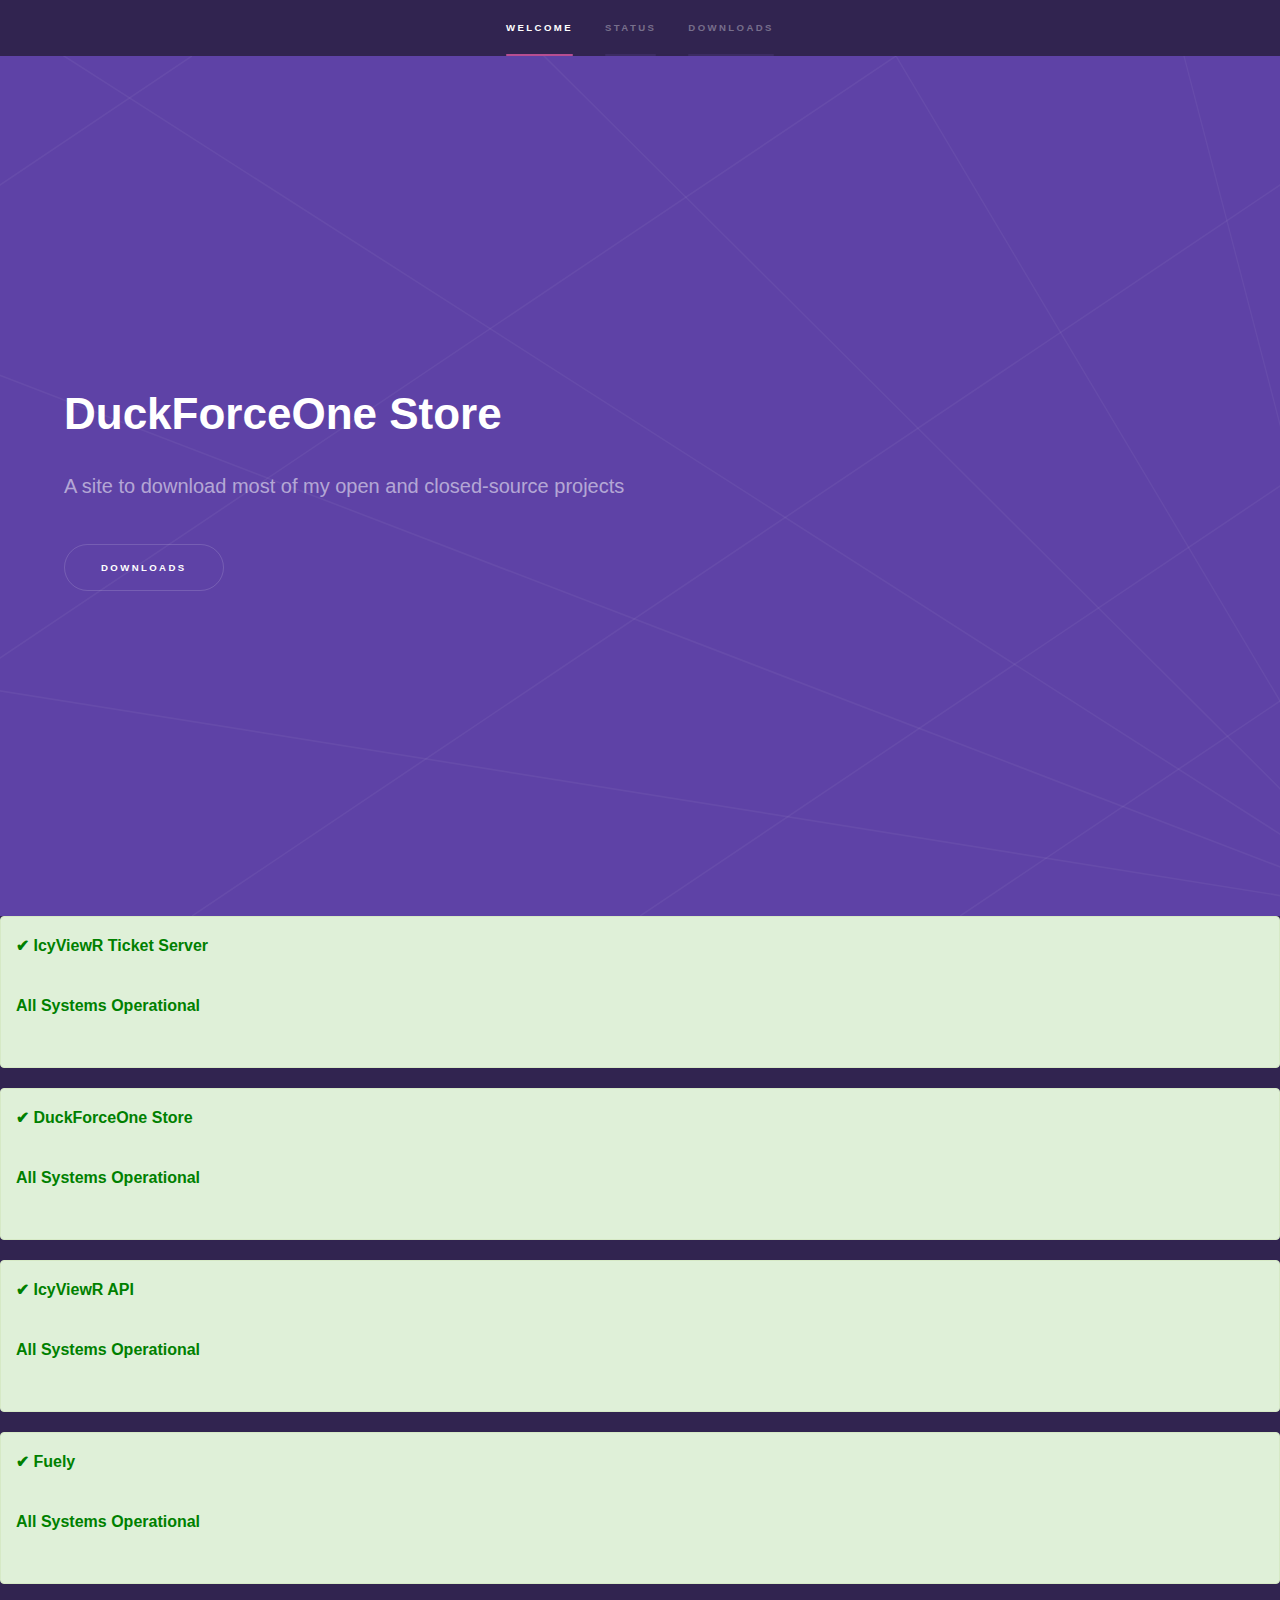
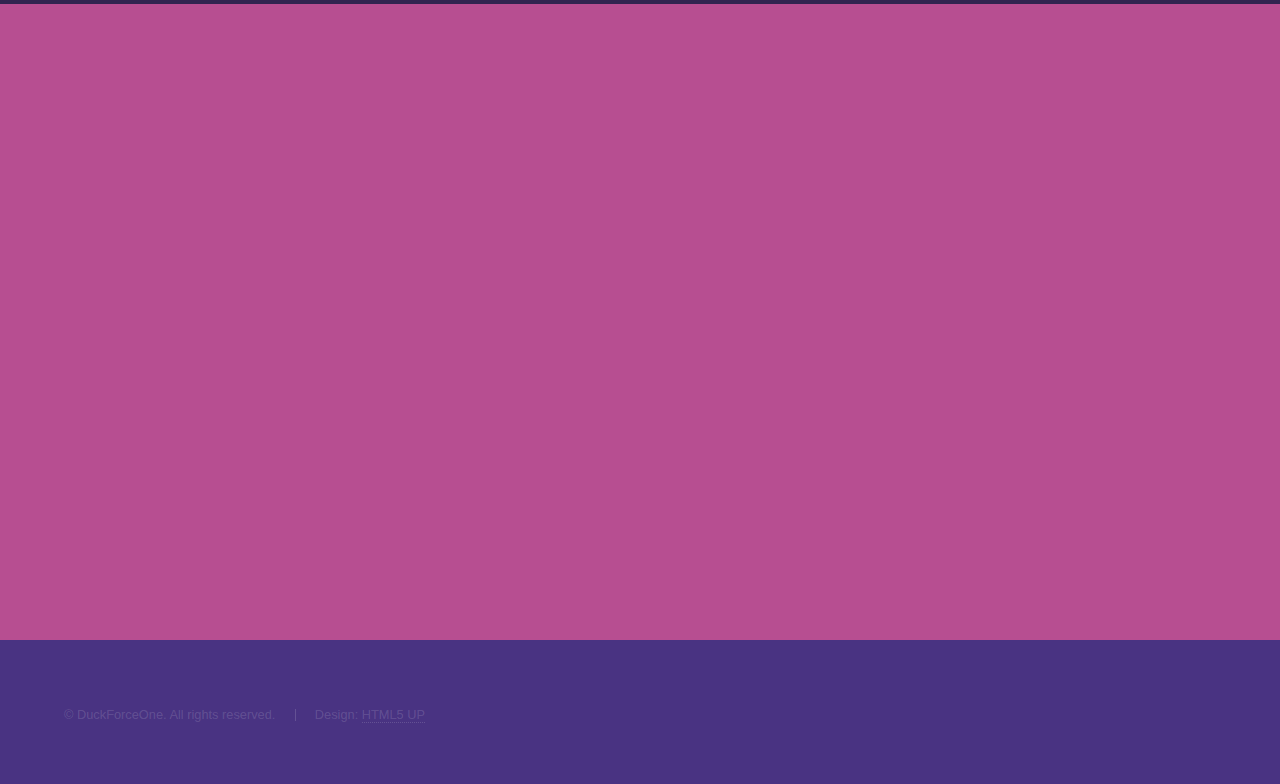
==== commit c0b32901: "Update index.html" ====
--- a/index.html
+++ b/index.html
@@ -56,9 +56,9 @@
 					<section id="status" class=" ">
 						<section>
 <div class=""  style="">
-	<div style="" id="infobox" class="alert alert-danger"><b><p style="color: green;" id="first">&#10004; IcyViewR Ticket Server</p></b><b><p id="description" class="opacityPulse-css" style="color: green;">All Systems Operational</p></b><p> </p></div>
+	<div style="" id="infobox" class="alert alert-success"><b><p style="color: green;" id="first">&#10004; IcyViewR Ticket Server</p></b><b><p id="description" class="opacityPulse-css" style="color: green;">All Systems Operational</p></b><p> </p></div>
 	 	<div style="" id="infobox2" class="alert alert-success"><b><p style="color: green;" id="first2">&#10004; DuckForceOne Store</p></b><b><p id="description2" class="opacityPulse-css" style="color: green;">All Systems Operational</p></b></div>
-      			<div style="" id="infobox3" class="alert alert-danger"><b><p style="color: green;" id="first3">&#10004; IcyViewR API</p></b><b><p id="description3" class="opacityPulse-css" style="color: green;">All Systems Operational</p></b><p> </p></div>
+      			<div style="" id="infobox3" class="alert alert-success"><b><p style="color: green;" id="first3">&#10004; IcyViewR API</p></b><b><p id="description3" class="opacityPulse-css" style="color: green;">All Systems Operational</p></b><p> </p></div>
 						<div style="" id="infobox4" class="alert alert-success"><b><p style="color: green;" id="first4">&#10004; Fuely</p></b><b><p id="description4" class="opacityPulse-css" style="color: green;">All Systems Operational</p></b></div>
 						</div>								
 							
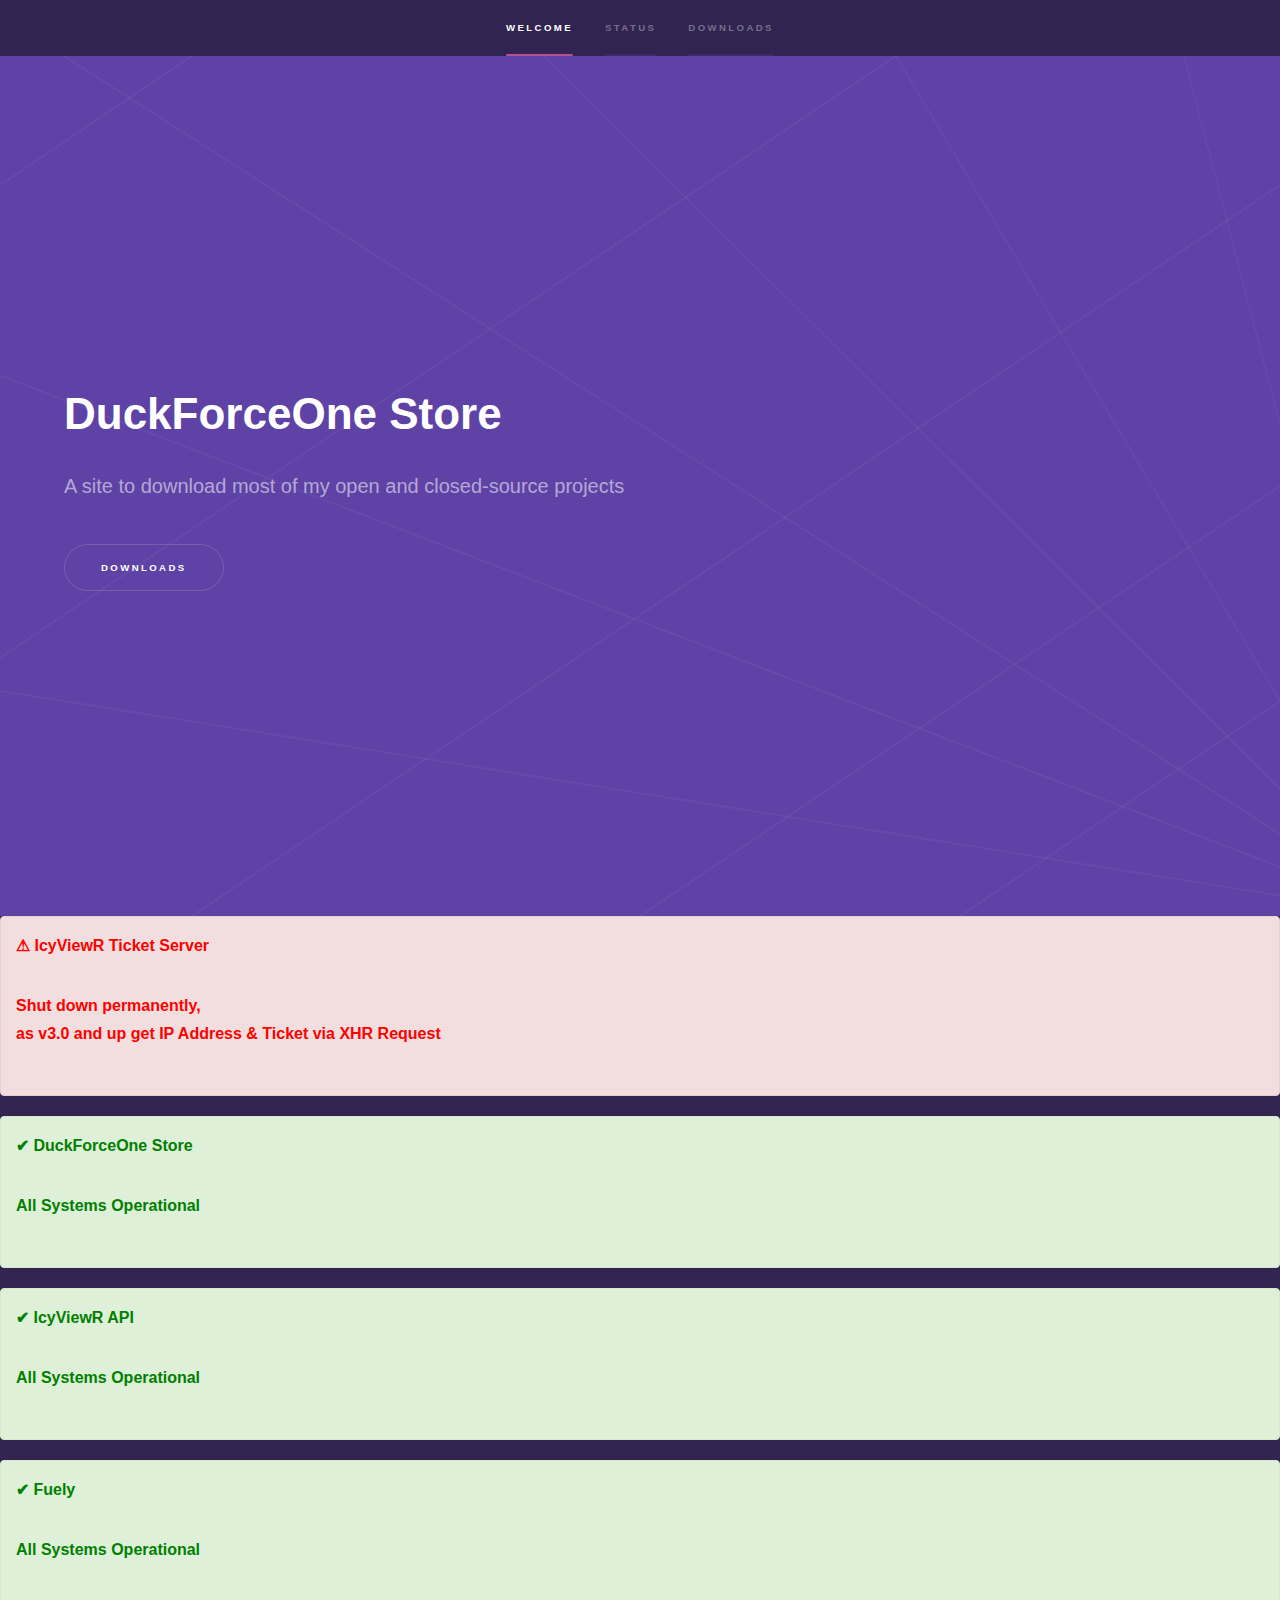
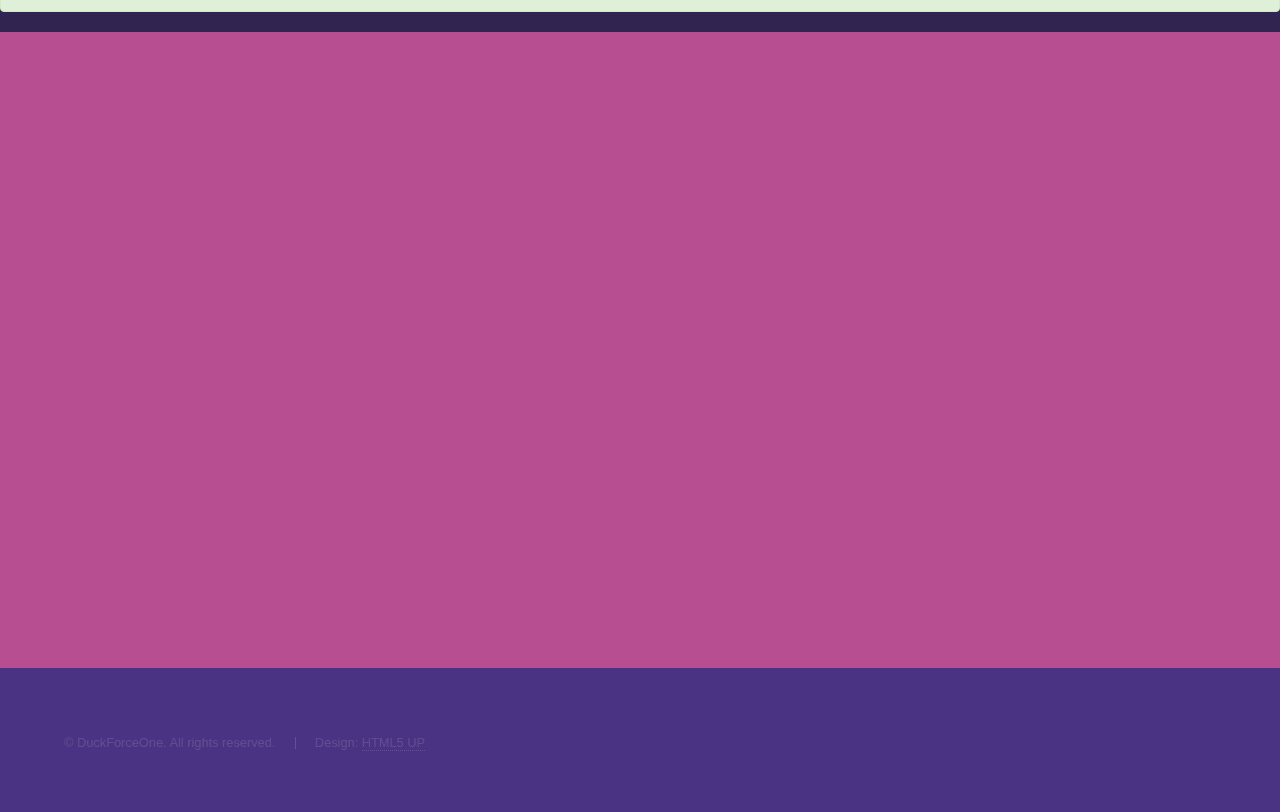
==== commit 7c805066: "Update index.html" ====
--- a/index.html
+++ b/index.html
@@ -56,7 +56,7 @@
 					<section id="status" class=" ">
 						<section>
 <div class=""  style="">
-	<div style="" id="infobox" class="alert alert-success"><b><p style="color: green;" id="first">&#10004; IcyViewR Ticket Server</p></b><b><p id="description" class="opacityPulse-css" style="color: green;">All Systems Operational</p></b><p> </p></div>
+	<div style="" id="infobox" class="alert alert-danger"><b><p style="color: red;" id="first">&#9888; IcyViewR Ticket Server</p></b><b><p id="description" class="" style="color: red;">Shut down permanently, <br>as v3.0 and up get IP Address & Ticket via XHR Request</p></b><p> </p></div>
 	 	<div style="" id="infobox2" class="alert alert-success"><b><p style="color: green;" id="first2">&#10004; DuckForceOne Store</p></b><b><p id="description2" class="opacityPulse-css" style="color: green;">All Systems Operational</p></b></div>
       			<div style="" id="infobox3" class="alert alert-success"><b><p style="color: green;" id="first3">&#10004; IcyViewR API</p></b><b><p id="description3" class="opacityPulse-css" style="color: green;">All Systems Operational</p></b><p> </p></div>
 						<div style="" id="infobox4" class="alert alert-success"><b><p style="color: green;" id="first4">&#10004; Fuely</p></b><b><p id="description4" class="opacityPulse-css" style="color: green;">All Systems Operational</p></b></div>
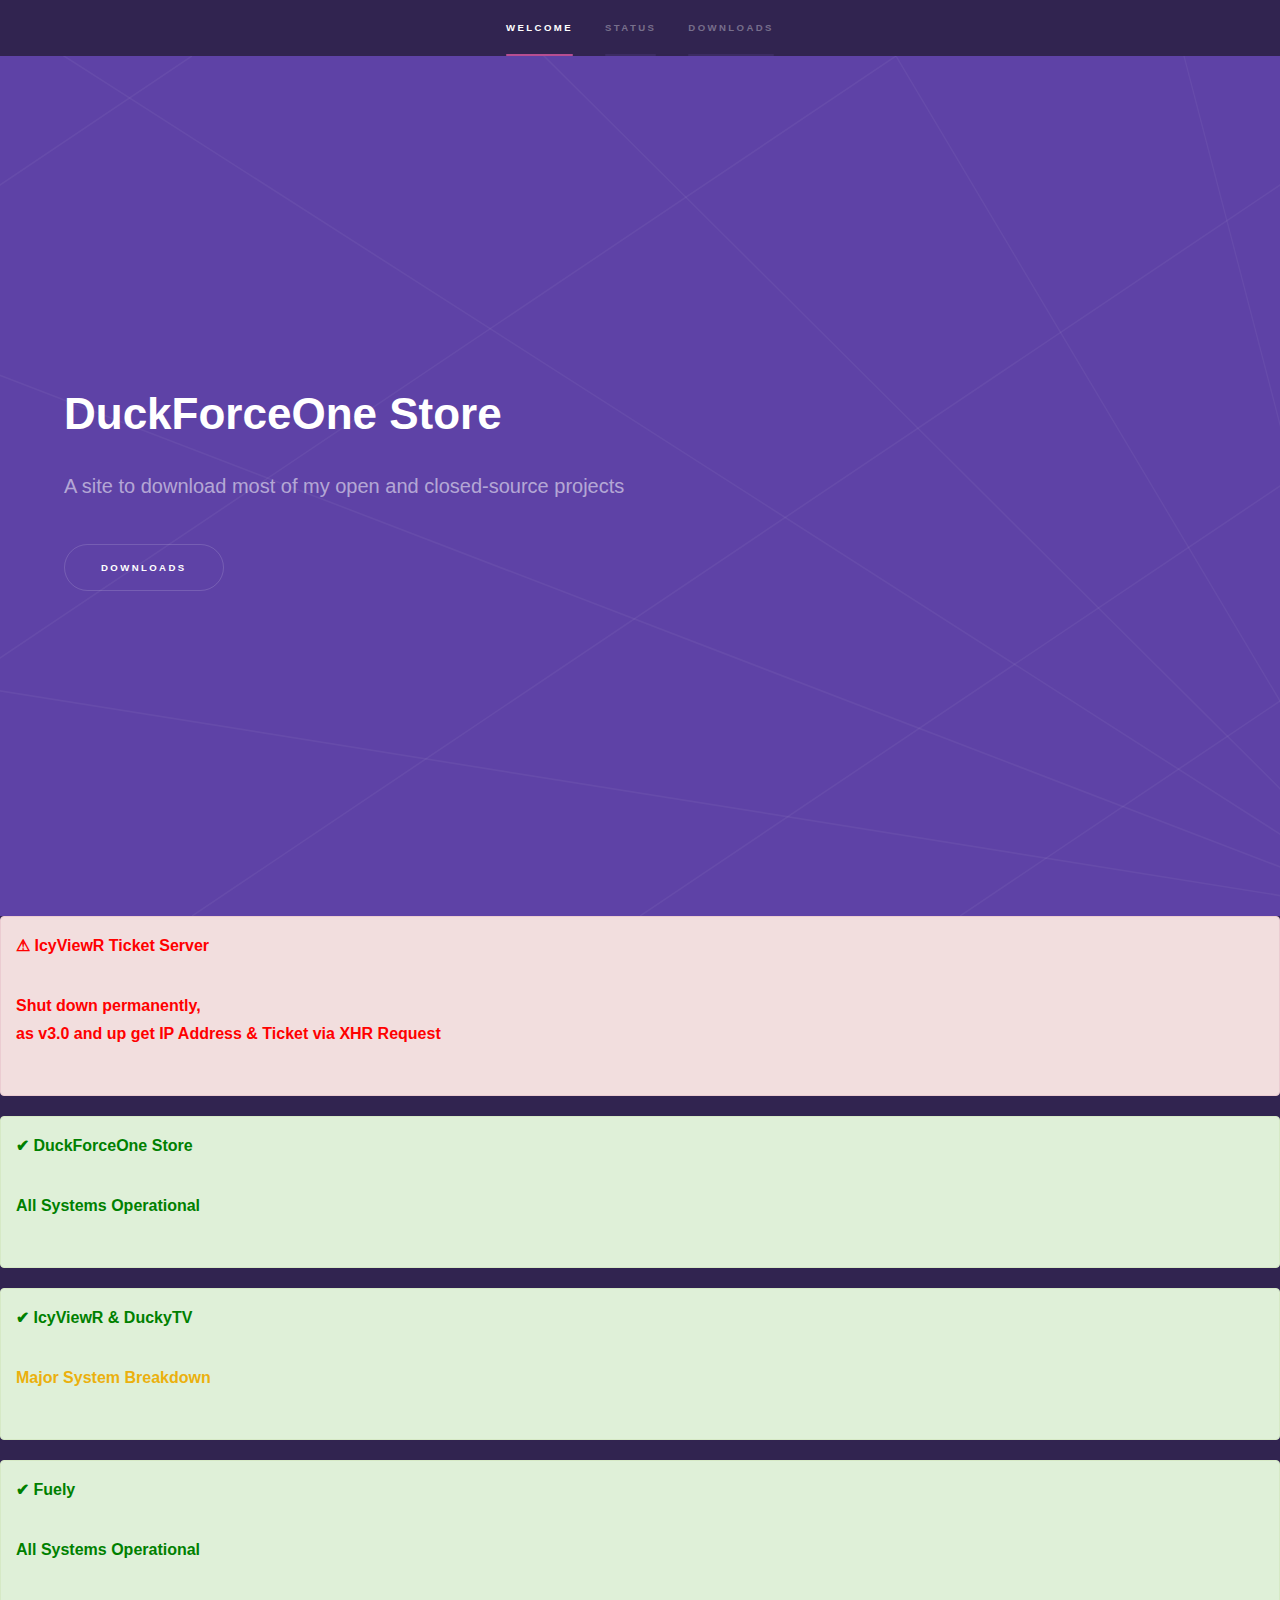
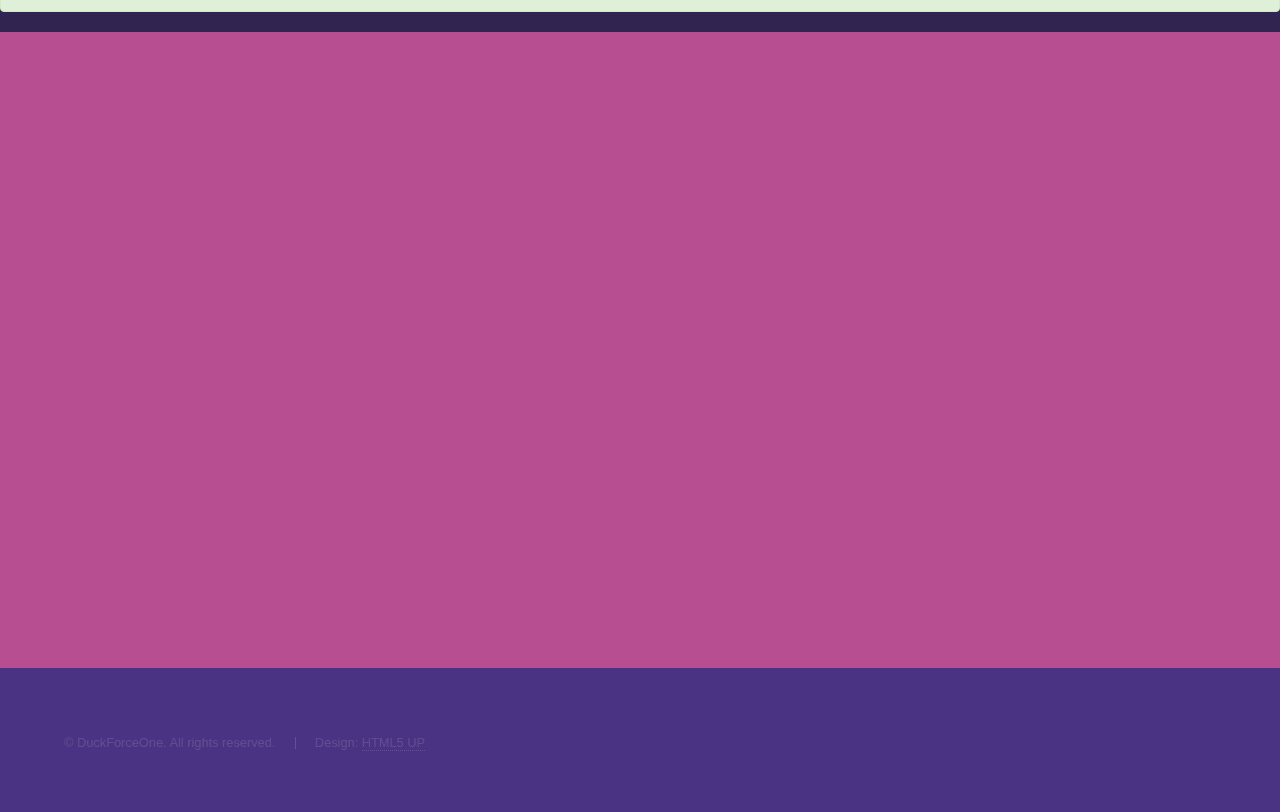
==== commit 0c2c0765: "Update index.html" ====
--- a/index.html
+++ b/index.html
@@ -58,7 +58,7 @@
 <div class=""  style="">
 	<div style="" id="infobox" class="alert alert-danger"><b><p style="color: red;" id="first">&#9888; IcyViewR Ticket Server</p></b><b><p id="description" class="" style="color: red;">Shut down permanently, <br>as v3.0 and up get IP Address & Ticket via XHR Request</p></b><p> </p></div>
 	 	<div style="" id="infobox2" class="alert alert-success"><b><p style="color: green;" id="first2">&#10004; DuckForceOne Store</p></b><b><p id="description2" class="opacityPulse-css" style="color: green;">All Systems Operational</p></b></div>
-      			<div style="" id="infobox3" class="alert alert-success"><b><p style="color: green;" id="first3">&#10004; IcyViewR API</p></b><b><p id="description3" class="opacityPulse-css" style="color: green;">All Systems Operational</p></b><p> </p></div>
+      			<div style="" id="infobox3" class="alert alert-success"><b><p style="color: green;" id="first3">&#10004; IcyViewR & DuckyTV</p></b><b><p id="description3" class="opacityPulse-css" style="color: #ebb00e;">Major System Breakdown</p></b><p> </p></div>
 						<div style="" id="infobox4" class="alert alert-success"><b><p style="color: green;" id="first4">&#10004; Fuely</p></b><b><p id="description4" class="opacityPulse-css" style="color: green;">All Systems Operational</p></b></div>
 						</div>								
 							
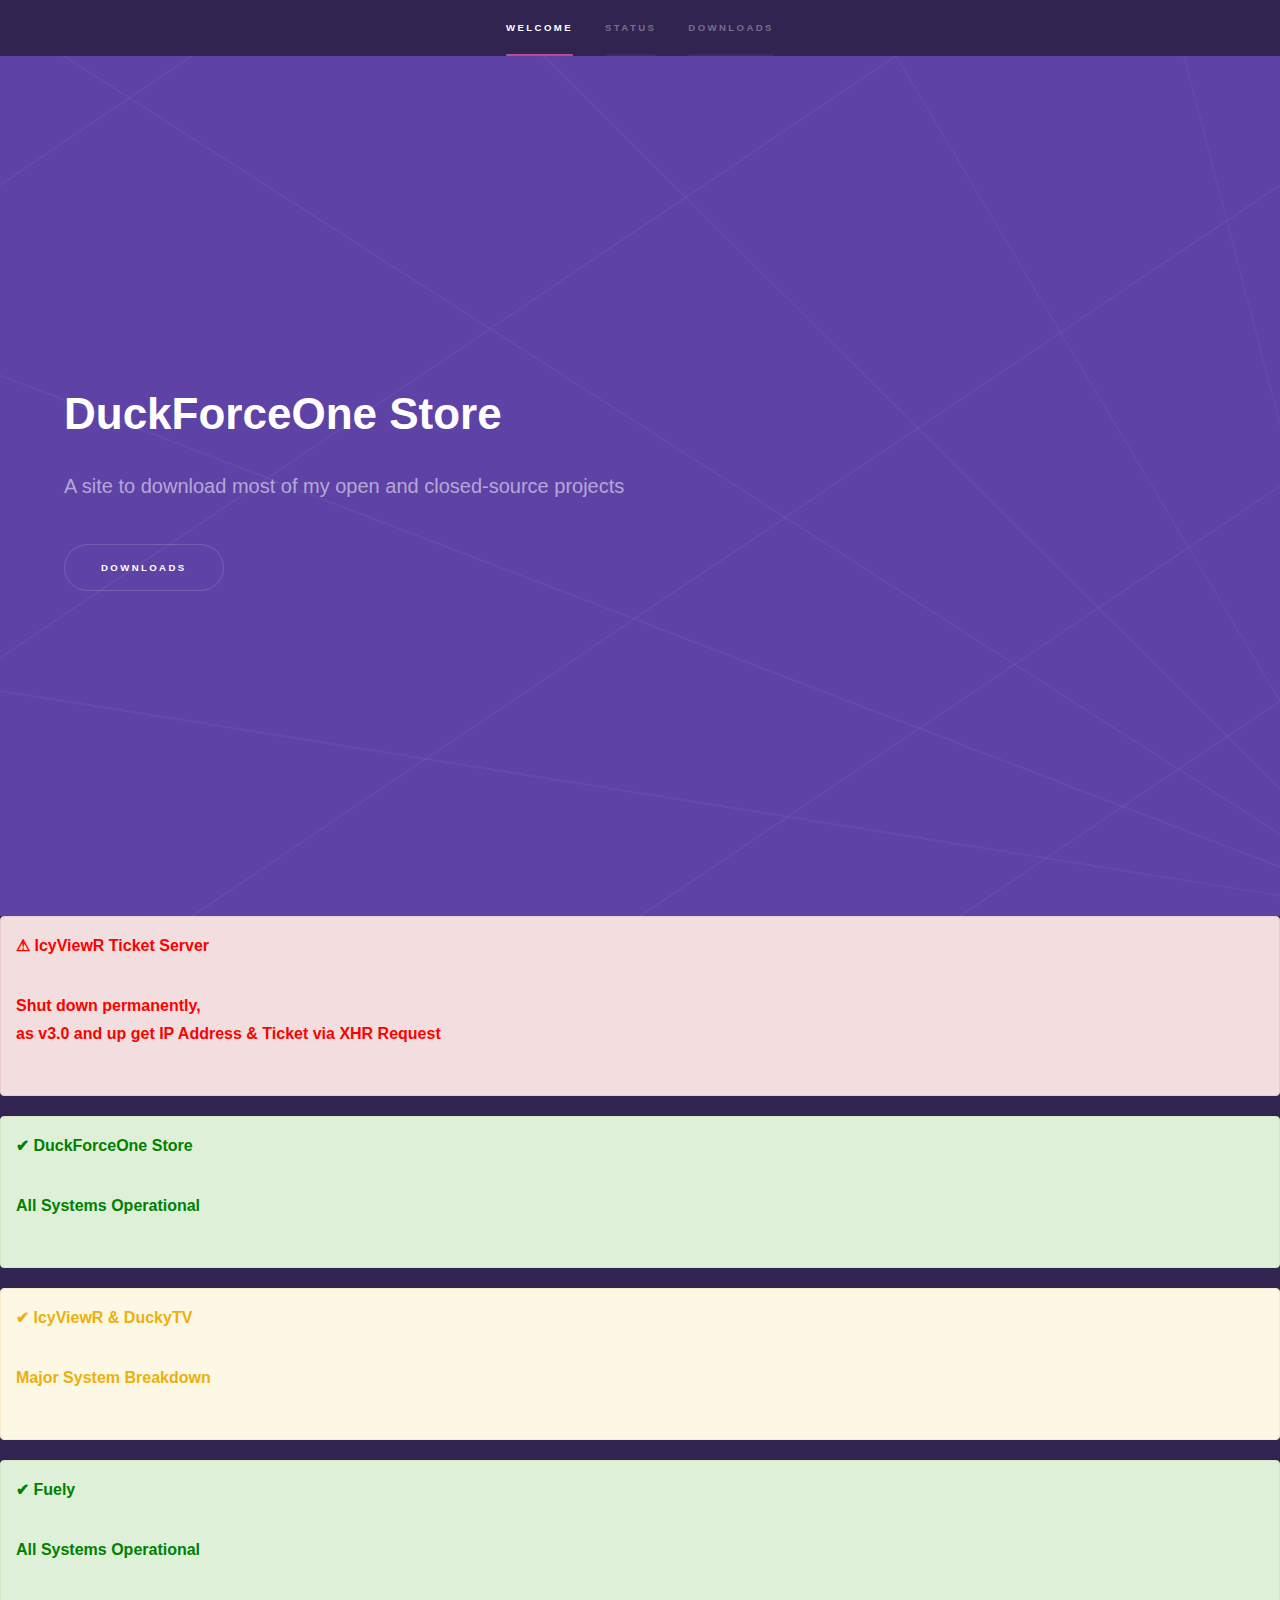
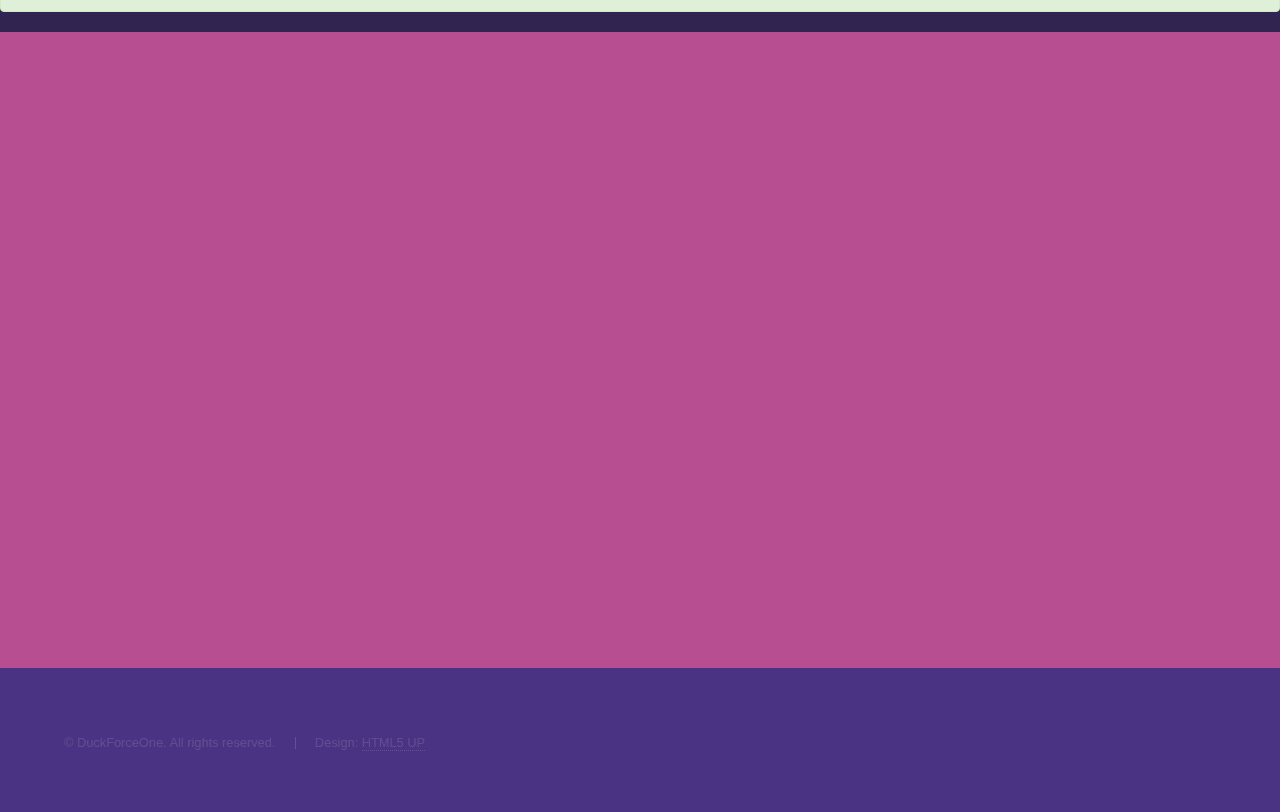
==== commit b8d673bd: "Update index.html" ====
--- a/index.html
+++ b/index.html
@@ -58,7 +58,7 @@
 <div class=""  style="">
 	<div style="" id="infobox" class="alert alert-danger"><b><p style="color: red;" id="first">&#9888; IcyViewR Ticket Server</p></b><b><p id="description" class="" style="color: red;">Shut down permanently, <br>as v3.0 and up get IP Address & Ticket via XHR Request</p></b><p> </p></div>
 	 	<div style="" id="infobox2" class="alert alert-success"><b><p style="color: green;" id="first2">&#10004; DuckForceOne Store</p></b><b><p id="description2" class="opacityPulse-css" style="color: green;">All Systems Operational</p></b></div>
-      			<div style="" id="infobox3" class="alert alert-success"><b><p style="color: green;" id="first3">&#10004; IcyViewR & DuckyTV</p></b><b><p id="description3" class="opacityPulse-css" style="color: #ebb00e;">Major System Breakdown</p></b><p> </p></div>
+      			<div style="" id="infobox3" class="alert alert-warning"><b><p style="color: #ebb00e;" id="first3">&#10004; IcyViewR & DuckyTV</p></b><b><p id="description3" class="opacityPulse-css" style="color: #ebb00e;">Major System Breakdown</p></b><p> </p></div>
 						<div style="" id="infobox4" class="alert alert-success"><b><p style="color: green;" id="first4">&#10004; Fuely</p></b><b><p id="description4" class="opacityPulse-css" style="color: green;">All Systems Operational</p></b></div>
 						</div>								
 							
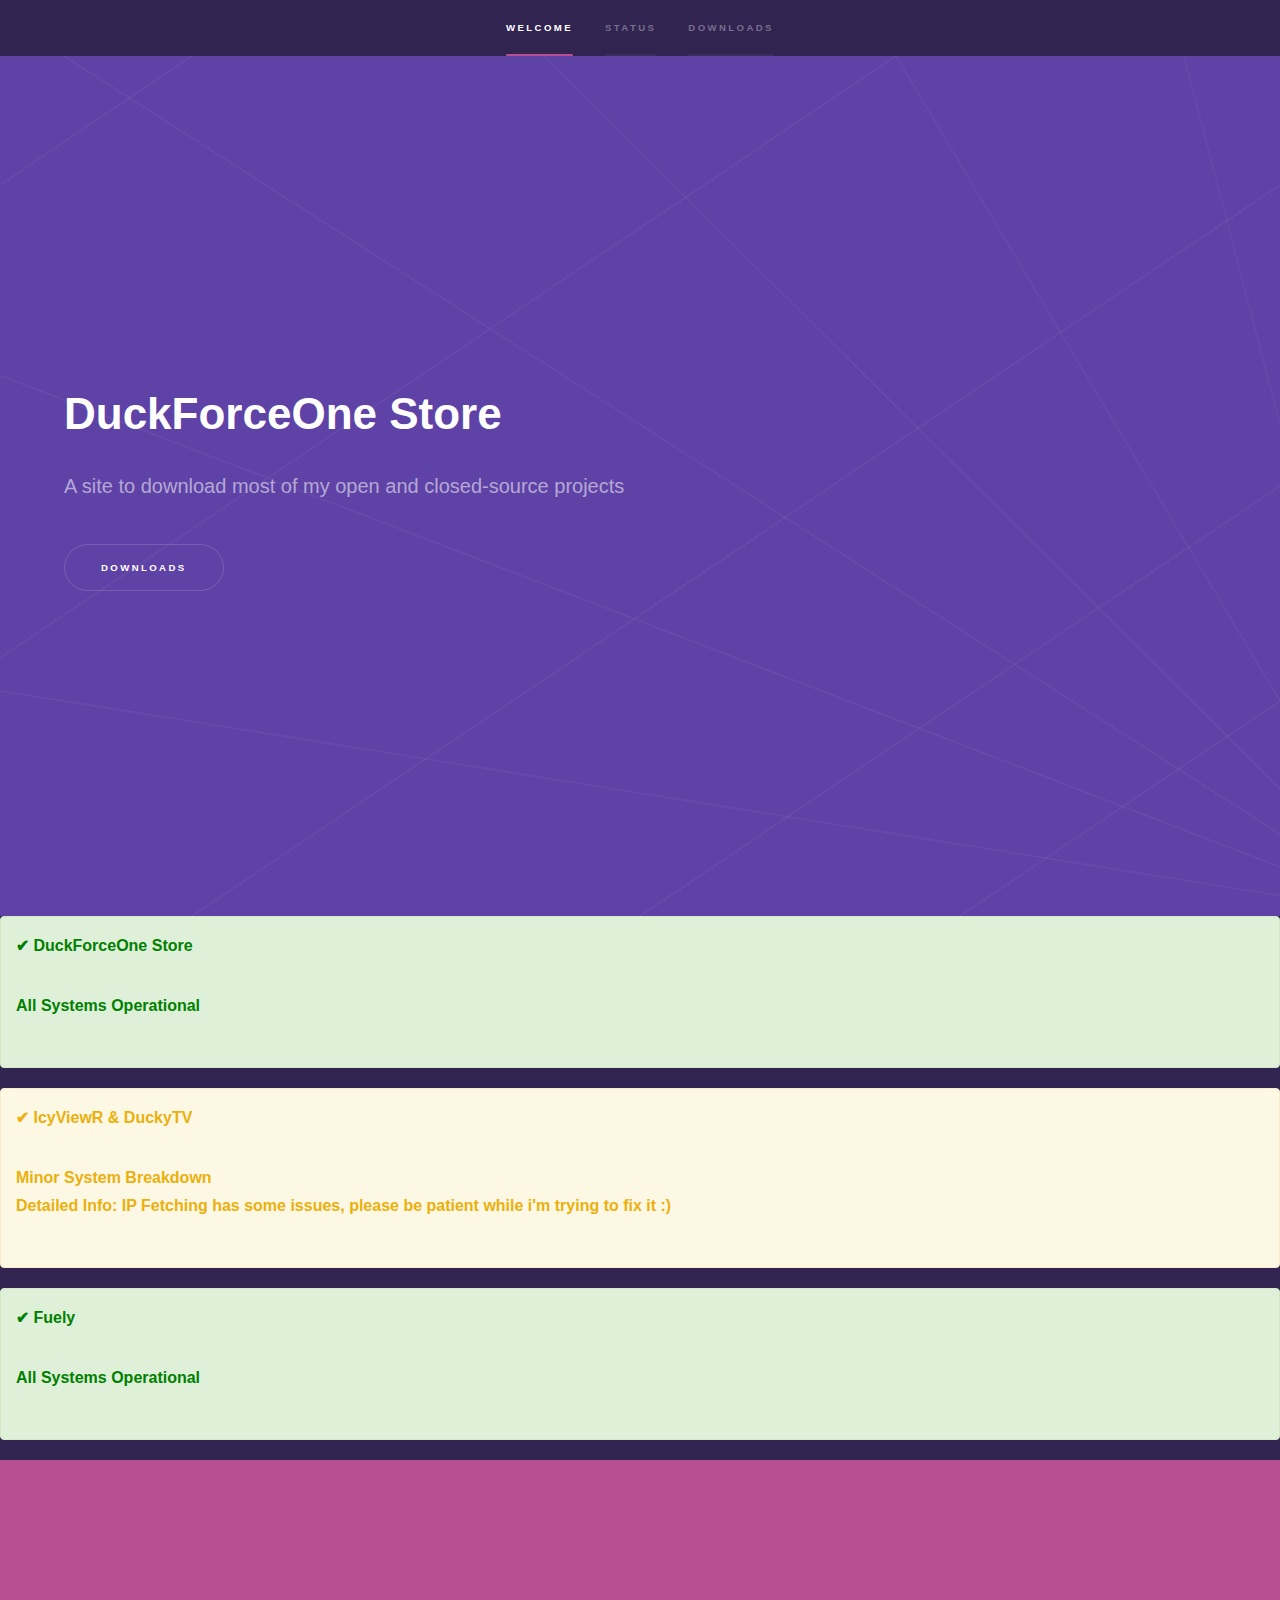
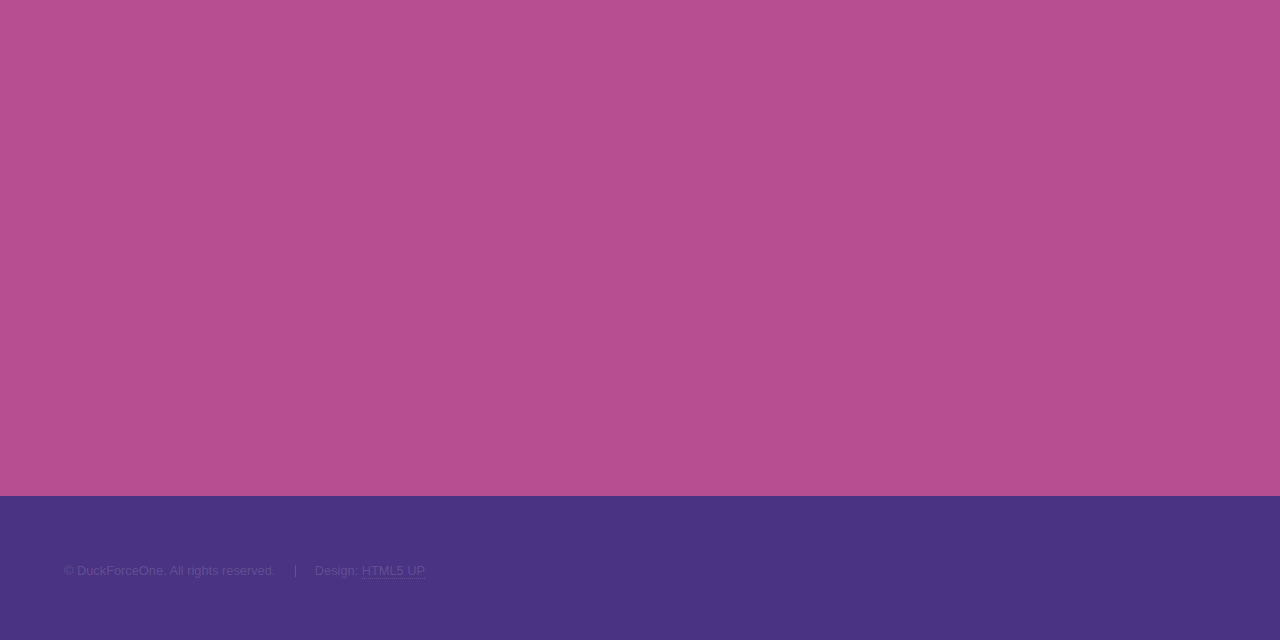
==== commit 9bf9c7aa: "Update index.html" ====
--- a/index.html
+++ b/index.html
@@ -56,9 +56,8 @@
 					<section id="status" class=" ">
 						<section>
 <div class=""  style="">
-	<div style="" id="infobox" class="alert alert-danger"><b><p style="color: red;" id="first">&#9888; IcyViewR Ticket Server</p></b><b><p id="description" class="" style="color: red;">Shut down permanently, <br>as v3.0 and up get IP Address & Ticket via XHR Request</p></b><p> </p></div>
 	 	<div style="" id="infobox2" class="alert alert-success"><b><p style="color: green;" id="first2">&#10004; DuckForceOne Store</p></b><b><p id="description2" class="opacityPulse-css" style="color: green;">All Systems Operational</p></b></div>
-      			<div style="" id="infobox3" class="alert alert-warning"><b><p style="color: #ebb00e;" id="first3">&#10004; IcyViewR & DuckyTV</p></b><b><p id="description3" class="opacityPulse-css" style="color: #ebb00e;">Major System Breakdown</p></b><p> </p></div>
+      			<div style="" id="infobox3" class="alert alert-warning"><b><p style="color: #ebb00e;" id="first3">&#10004; IcyViewR & DuckyTV</p></b><b><p id="description3" class="opacityPulse-css" style="color: #ebb00e;">Minor System Breakdown <br> Detailed Info: IP Fetching has some issues, please be patient while i'm trying to fix it :) </p></b><p> </p></div>
 						<div style="" id="infobox4" class="alert alert-success"><b><p style="color: green;" id="first4">&#10004; Fuely</p></b><b><p id="description4" class="opacityPulse-css" style="color: green;">All Systems Operational</p></b></div>
 						</div>								
 							
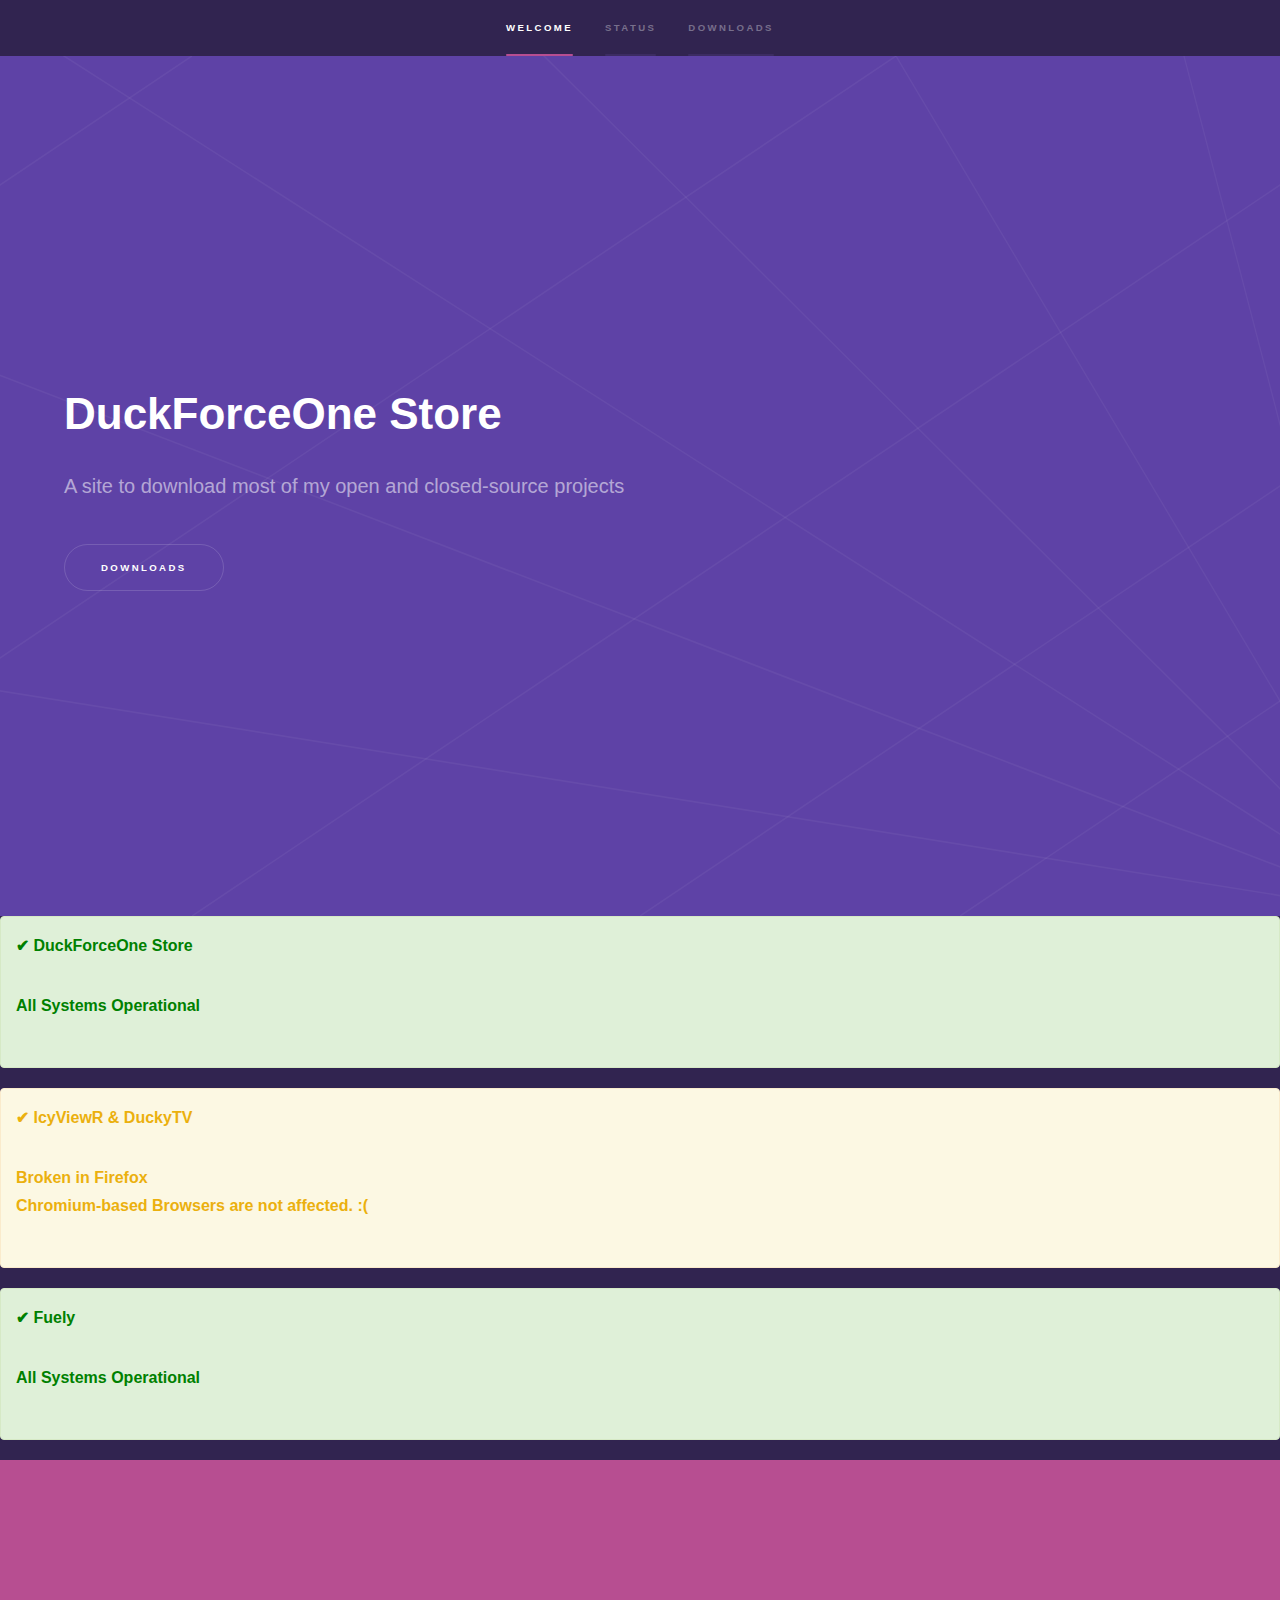
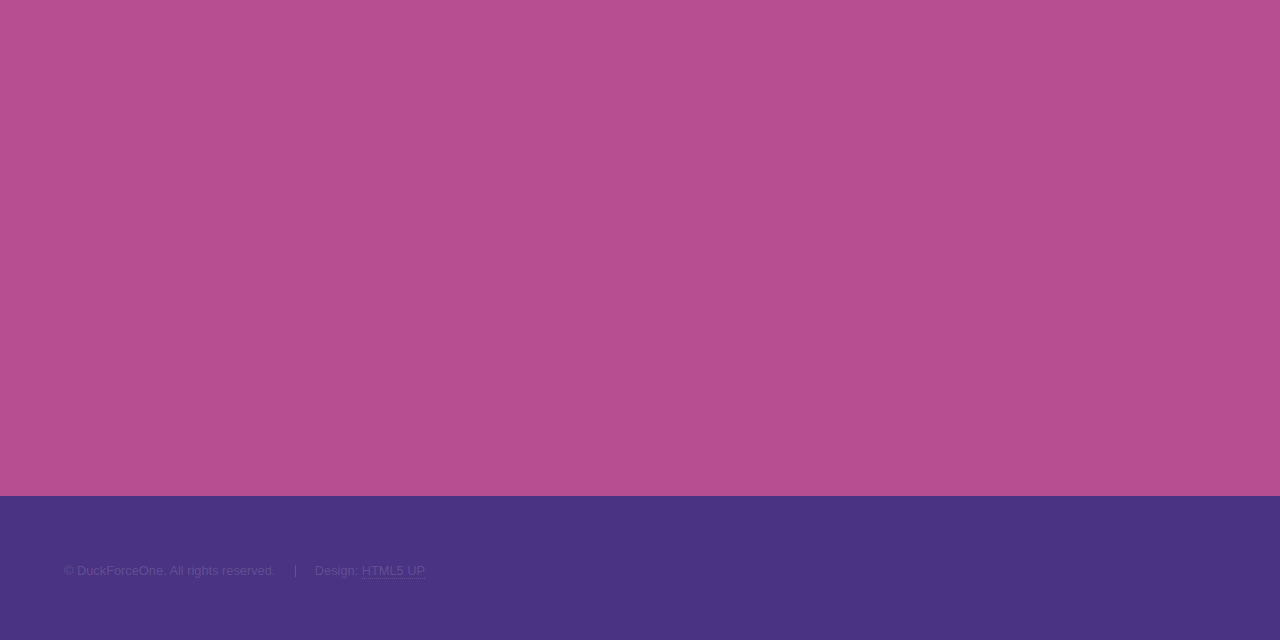
==== commit 7cf4b99c: "Update index.html" ====
--- a/index.html
+++ b/index.html
@@ -57,7 +57,7 @@
 						<section>
 <div class=""  style="">
 	 	<div style="" id="infobox2" class="alert alert-success"><b><p style="color: green;" id="first2">&#10004; DuckForceOne Store</p></b><b><p id="description2" class="opacityPulse-css" style="color: green;">All Systems Operational</p></b></div>
-      			<div style="" id="infobox3" class="alert alert-warning"><b><p style="color: #ebb00e;" id="first3">&#10004; IcyViewR & DuckyTV</p></b><b><p id="description3" class="opacityPulse-css" style="color: #ebb00e;">Minor System Breakdown <br> Detailed Info: IP Fetching has some issues, please be patient while i'm trying to fix it :) </p></b><p> </p></div>
+      			<div style="" id="infobox3" class="alert alert-warning"><b><p style="color: #ebb00e;" id="first3">&#10004; IcyViewR & DuckyTV</p></b><b><p id="description3" class="opacityPulse-css" style="color: #ebb00e;">Broken in Firefox <br> Chromium-based Browsers are not affected. :( </p></b><p> </p></div>
 						<div style="" id="infobox4" class="alert alert-success"><b><p style="color: green;" id="first4">&#10004; Fuely</p></b><b><p id="description4" class="opacityPulse-css" style="color: green;">All Systems Operational</p></b></div>
 						</div>								
 							
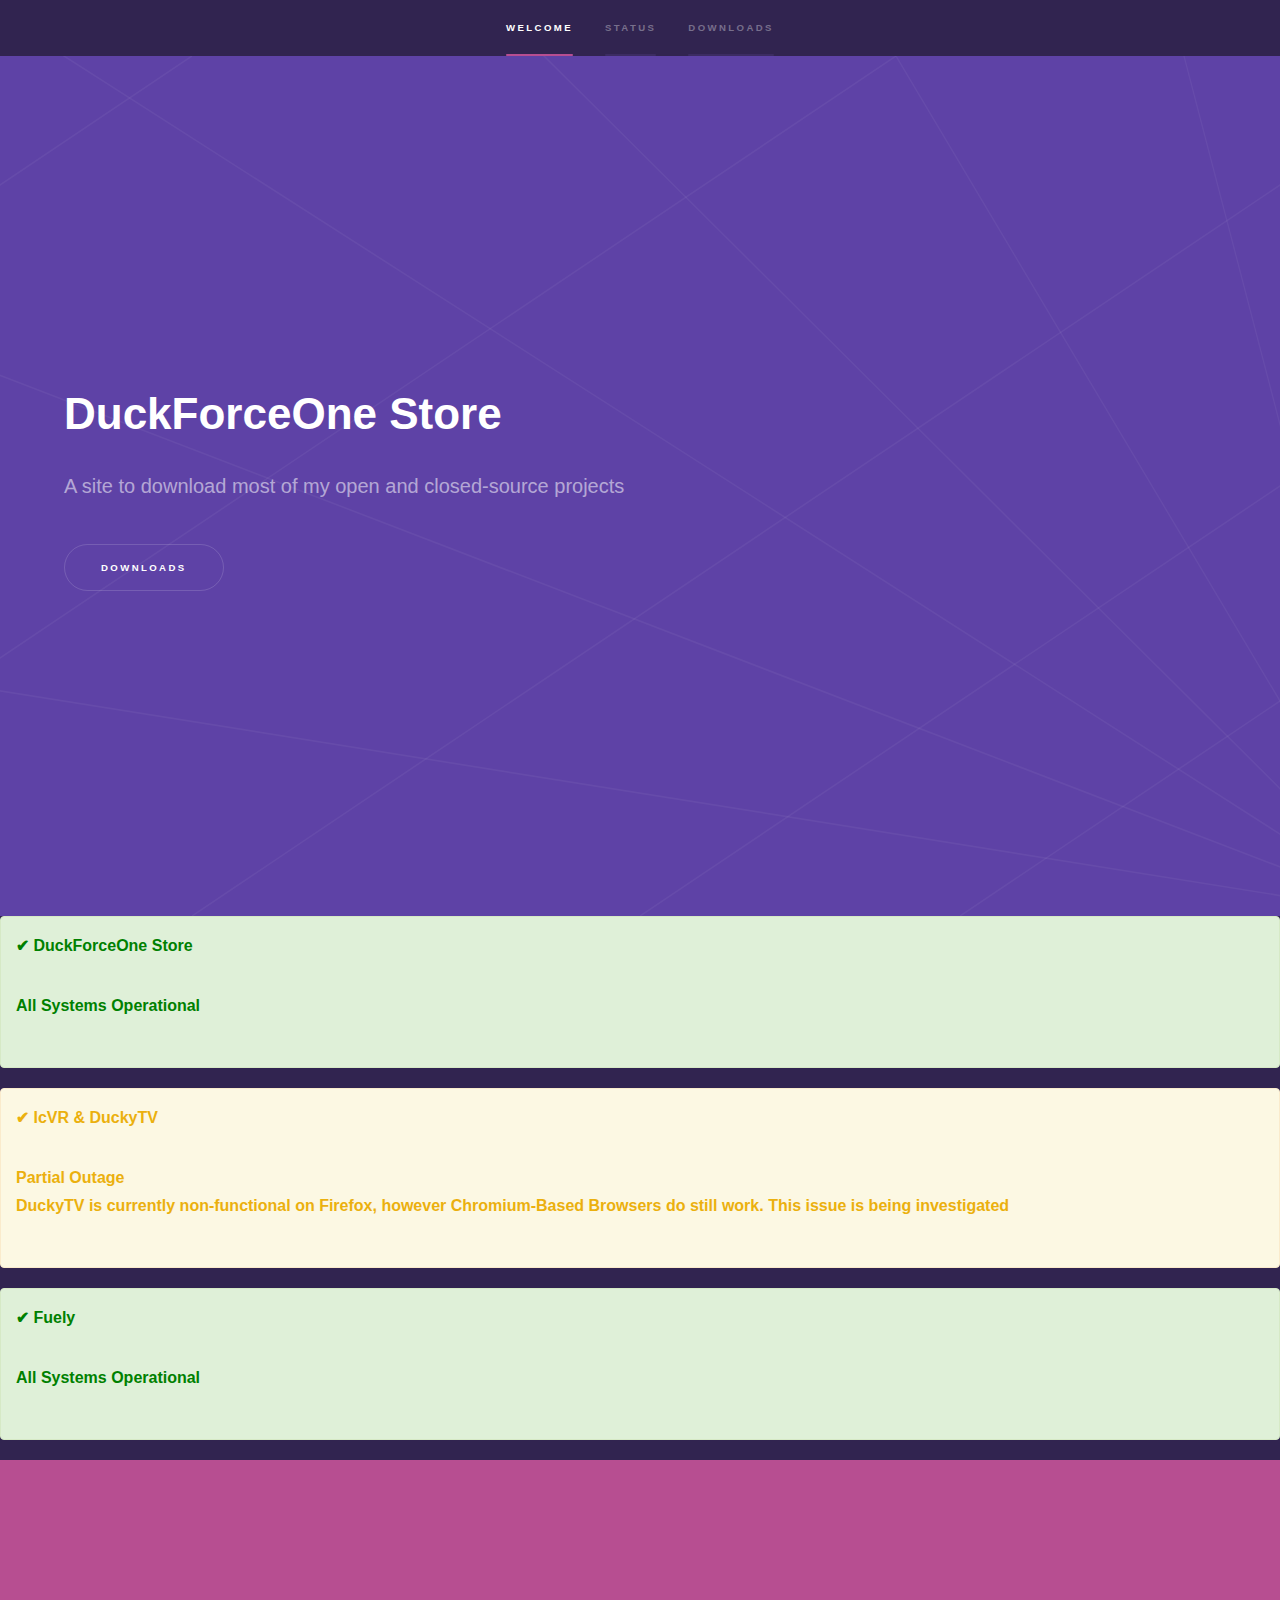
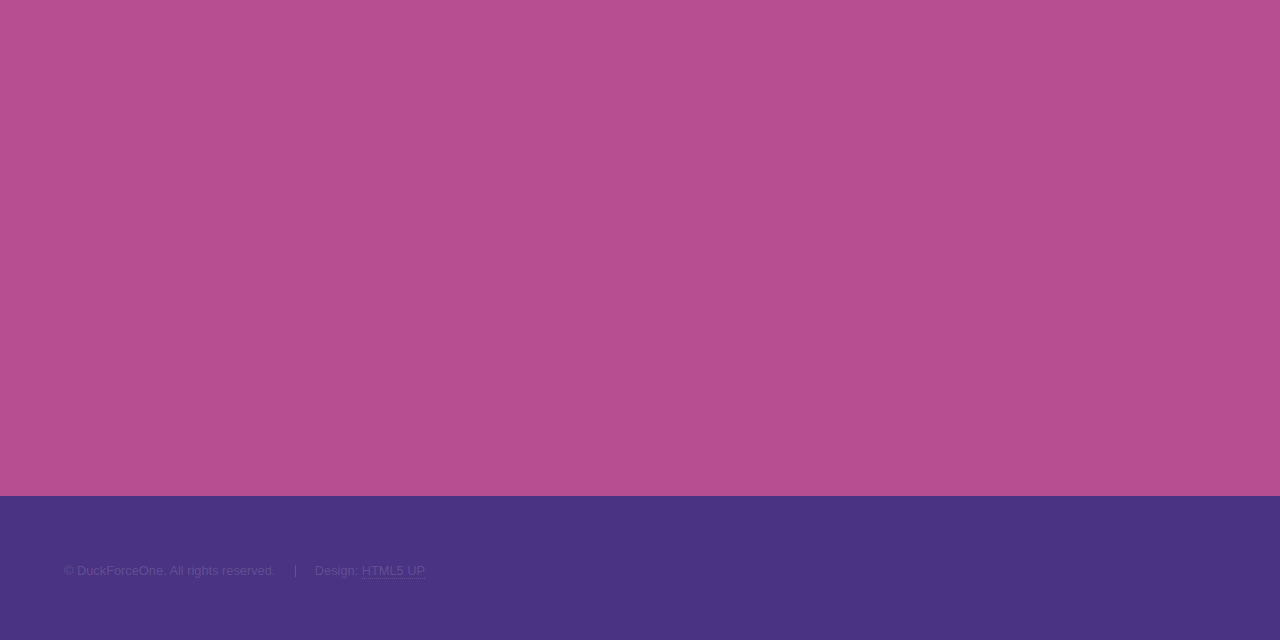
==== commit 8c8c3308: "Update index.html" ====
--- a/index.html
+++ b/index.html
@@ -7,9 +7,6 @@
 <html>
 	<style>
 	.opacityPulse-css {
-    animation: opacityPulse 2s ease-out;
-    animation-iteration-count: infinite; 
-    opacity: 1;
 }
 	</style>
 	<head>
@@ -57,7 +54,7 @@
 						<section>
 <div class=""  style="">
 	 	<div style="" id="infobox2" class="alert alert-success"><b><p style="color: green;" id="first2">&#10004; DuckForceOne Store</p></b><b><p id="description2" class="opacityPulse-css" style="color: green;">All Systems Operational</p></b></div>
-      			<div style="" id="infobox3" class="alert alert-warning"><b><p style="color: #ebb00e;" id="first3">&#10004; IcyViewR & DuckyTV</p></b><b><p id="description3" class="opacityPulse-css" style="color: #ebb00e;">Broken in Firefox <br> Chromium-based Browsers are not affected. :( </p></b><p> </p></div>
+      			<div style="" id="infobox3" class="alert alert-warning"><b><p style="color: #ebb00e;" id="first3">&#10004; IcVR & DuckyTV</p></b><b><p id="description3" class="opacityPulse-css" style="color: #ebb00e;">Partial Outage <br> DuckyTV is currently non-functional on Firefox, however Chromium-Based Browsers do still work. This issue is being investigated </p></b><p> </p></div>
 						<div style="" id="infobox4" class="alert alert-success"><b><p style="color: green;" id="first4">&#10004; Fuely</p></b><b><p id="description4" class="opacityPulse-css" style="color: green;">All Systems Operational</p></b></div>
 						</div>								
 							
